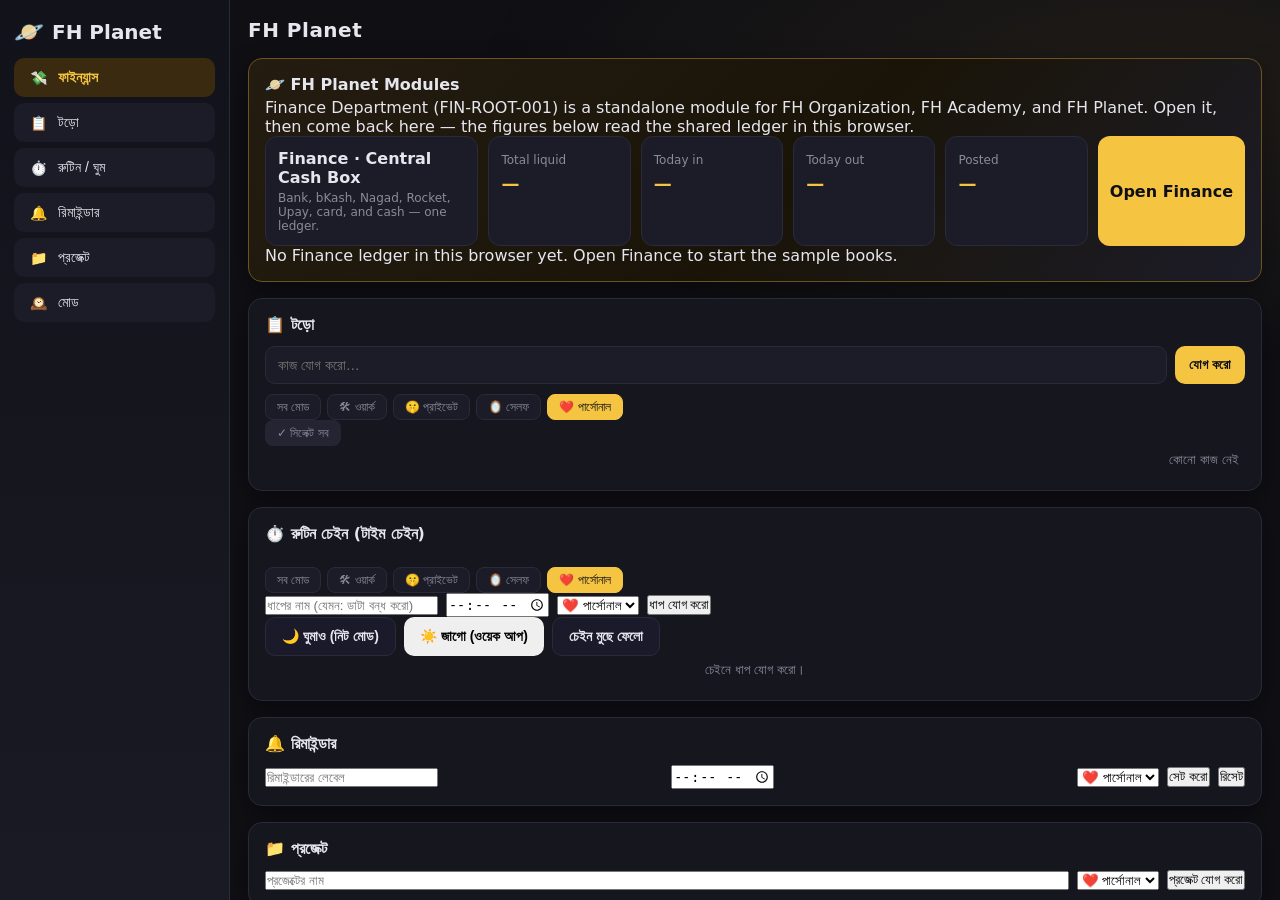
==== index.html @ f054100d "Add the standalone FH Planet Finance module and GitLab deploy pipeline. The existing dashboard stays" ====
<!DOCTYPE html>
<html lang="bn">
<head>
<meta charset="UTF-8">
<meta name="viewport" content="width=device-width, initial-scale=1.0">
<title>FH Planet — ড্যাশবোর্ড</title>
<link rel="icon" href="data:image/svg+xml,%3Csvg xmlns='http://www.w3.org/2000/svg' viewBox='0 0 64 64'%3E%3Crect rx='14' width='64' height='64' fill='%23f5c542'/%3E%3Ctext x='32' y='42' text-anchor='middle' font-size='22' font-family='sans-serif' fill='%23110'%3EFH%3C/text%3E%3C/svg%3E">
<style>
  :root{
    --bg:#0f0f14; --panel:#16161f; --panel2:#1c1c28; --border:#2a2a3a;
    --text:#e6e6ee; --muted:#8a8a9a; --amber:#f5c542;
    --green:#4ade80; --red:#ef4444; --blue:#60a5fa; --purple:#a78bfa; --cyan:#22d3ee;
    --radius:14px; --shadow:0 8px 24px rgba(0,0,0,.35);
  }
  *{box-sizing:border-box; margin:0; padding:0;}
  html,body{height:100%;}
  body{
    font-family:'Inter','Noto Sans Bengali',system-ui,sans-serif;
    background:var(--bg); color:var(--text); overflow:hidden;
  }
  body::before{
    content:""; position:fixed; inset:0;
    background:radial-gradient(120% 70% at 90% 10%, rgba(245,197,66,.07), transparent 45%); pointer-events:none; z-index:0;
  }
  .app{display:flex; height:100%; position:relative; z-index:1;}

  .sidebar{
    width:230px; background:linear-gradient(180deg,#12121a,#1a1a24);
    border-right:1px solid var(--border); padding:18px 14px; display:flex; flex-direction:column; gap:12px; overflow-y:auto;
  }
  .logo{font-size:20px; font-weight:700; display:flex; align-items:center; gap:8px;}
  .logo .lamp{color:var(--amber); font-size:24px;}
  .nav{display:flex; flex-direction:column; gap:6px;}
  .nav button{
    text-align:left; padding:11px 14px; border:none; border-radius:10px;
    background:var(--panel2); color:var(--text); cursor:pointer;
    font-size:14px; transition:.18s; display:flex; align-items:center; gap:10px;
  }
  .nav button:hover{background:#242432; color:var(--amber);}
  .nav button.active{background:#242432; color:var(--amber); font-weight:600; box-shadow:inset 3px 0 0 var(--amber);}
  .nav .icon{width:20px; text-align:center;}

  .main{flex:1; overflow-y:auto; padding:18px; display:flex; flex-direction:column; gap:16px;}

  .topbar{display:flex; align-items:center; gap:12px; justify-content:space-between;}
  .topbar h1{font-size:20px; letter-spacing:.5px;}
  .topbar .date{font-size:13px; color:var(--muted);}

  .modebar{display:flex; gap:8px; flex-wrap:wrap;}
  .modebar button{
    padding:8px 14px; border-radius:999px; border:1px solid var(--border);
    background:var(--panel2); color:var(--muted); cursor:pointer; font-size:13px;
  }
  .modebar button.active{background:var(--amber); color:#0f0f14; border-color:var(--amber); font-weight:600;}

  .card{
    background:var(--panel); border:1px solid var(--border); border-radius:var(--radius);
    padding:16px; box-shadow:var(--shadow);
  }
  .card h2{font-size:16px; margin-bottom:12px; display:flex; align-items:center; gap:8px;}
  .card .hint{font-size:12px; color:var(--muted); margin-bottom:10px;}

  .todo-row{display:flex; gap:8px; margin-bottom:10px;}
  .todo-row input{flex:1; padding:10px 12px; border-radius:10px; border:1px solid var(--border);
    background:var(--panel2); color:var(--text); font-size:14px;}
  .todo-row button{padding:10px 14px; border:none; border-radius:10px; background:var(--amber); color:#0f0f14; font-weight:600; cursor:pointer;}
  .todo-list{list-style:none; display:flex; flex-direction:column; gap:8px;}
  .todo-item{
    display:flex; align-items:center; gap:10px; padding:10px 12px;
    border-radius:10px; background:var(--panel2); border:1px solid var(--border);
  }
  .todo-item.done{text-decoration:line-through; opacity:.6;}
  .todo-item .ms{width:22px; height:22px; border-radius:6px; border:1px solid var(--border);
    cursor:pointer; display:flex; align-items:center; justify-content:center; flex-shrink:0; color:var(--muted);}
  .ms.checked{background:var(--amber); border-color:var(--amber); color:#0f0f14; font-size:13px;}
  .todo-item .txt{flex:1; font-size:14px; cursor:pointer;}
  .todo-item .time-tag,.todo-item .mode-tag{font-size:11px; padding:3px 8px; border-radius:999px; background:#242432; color:var(--muted);}
  .todo-item .mode-tag.work{background:#242432; color:var(--muted);}
  .todo-item .del{width:30px; text-align:center; border:none; background:transparent; color:var(--red); cursor:pointer; font-size:16px;}

  .filters{display:flex; gap:6px; flex-wrap:wrap;}
  .filters button{
    padding:5px 11px; border-radius:8px; border:1px solid var(--border); background:var(--panel2);
    color:var(--muted); cursor:pointer; font-size:12px;
  }
  .filters button.active{background:var(--amber); color:#0f0f14; border-color:var(--amber);}

  .select-all-btn{
    padding:6px 12px; border:none; border-radius:8px; background:#242432; color:var(--muted);
    cursor:pointer; font-size:12px;
  }
  .select-all-btn.on{background:var(--amber); color:#0f0f14;}

  .batch-bar{
    border:1px solid var(--amber); background:#1a1206; border-radius:10px; padding:10px 12px;
    display:flex; align-items:center; gap:10px; flex-wrap:wrap;
  }
  .batch-bar .lbl{font-size:12px; color:var(--amber); font-weight:600;}
  .batch-bar .row{display:flex; gap:6px; align-items:center;}
  .batch-bar select{padding:6px 8px; border-radius:8px; border:1px solid var(--border); background:#0f0f14; color:var(--text); font-size:13px;}
  .batch-bar button{padding:6px 12px; border:none; border-radius:8px; cursor:pointer; font-size:13px; font-weight:600;}
  .batch-bar .del{background:#2a120c; color:var(--red);} .batch-bar .norm{background:#242432; color:var(--muted);}

  .routine-chain{display:flex; flex-direction:column; gap:8px; margin-bottom:12px;}
  .step{
    display:flex; align-items:center; gap:10px; padding:10px 12px;
    border-radius:10px; background:var(--panel2); border:1px solid var(--border);
  }
  .step .num{width:26px; height:26px; border-radius:50%; background:#242432; color:var(--muted);
    display:flex; align-items:center; justify-content:center; font-size:12px; flex-shrink:0;}
  .step.done .num{background:var(--green); color:#0f0f14;}
  .step .label{flex:1; font-size:14px;}
  .step .time{width:70px; text-align:right; font-size:12px; color:var(--muted);}
  .step .mode-tag{font-size:11px; padding:3px 8px; border-radius:999px; background:#242432; color:var(--muted);}
  .step .rm{border:none; background:transparent; color:var(--red); cursor:pointer; font-size:16px;}

  .sleepbar{display:flex; gap:8px; flex-wrap:wrap;}
  .sleepbar button{
    padding:10px 16px; border-radius:10px; border:none; cursor:pointer; font-weight:600; font-size:14px;
  }
  .sleepbar .btn-deeper{background:#1a1a2a; color:var(--text); border:1px solid var(--border);}

  .rem-item{display:flex; align-items:center; gap:10px; padding:12px; border-radius:10px; background:var(--panel2); border:1px solid var(--border);}
  .rem-item .when{flex:1; font-size:13px; color:var(--muted);}
  .rem-item .mode-tag{font-size:11px; padding:3px 8px; border-radius:999px; background:#242432; color:var(--muted);}
  .rem-item .act{display:flex; gap:6px; flex-shrink:0;}
  .rem-item .act button{padding:6px 10px; border-radius:7px; border:none; cursor:pointer; font-size:12px;}
  .rem-item .act .del{background:#2a2a3a; color:var(--red);} .rem-item .act .set{background:#242432; color:var(--muted);}

  .proj-card{background:var(--panel2); border:1px solid var(--border); border-radius:12px; overflow:hidden;}
  .proj-card .ph{display:flex; align-items:center; justify-content:space-between; padding:12px;}
  .proj-card .ph h3{font-size:15px;}
  .proj-card .ph .sub{font-size:12px; color:var(--muted);}
  .proj-card .ph .mode-tag{font-size:11px; padding:3px 8px; border-radius:999px; background:#242432; color:var(--muted);}
  .proj-card .tasks{display:flex; flex-direction:column; gap:6px; padding:12px;}
  .proj-card .task{display:flex; gap:8px; align-items:center; font-size:13px;}
  .proj-card .task input{flex:1; padding:6px 8px; border-radius:7px; border:1px solid var(--border); background:#0f0f14; color:var(--text); font-size:13px;}
  .proj-card .task .del{width:22px; border:none; background:transparent; color:var(--red); cursor:pointer; font-size:14px;}

  .night-mode body{background:#0a0a10;}
  .night-mode .app{background:#0a0a10;}
  .night-mode .card{background:#101018; border-color:#1f1f2e;}

  .msg{font-size:13px; color:var(--muted); text-align:center; padding:6px;}
  .row-pad{display:flex; gap:8px; flex-wrap:wrap; align-items:center;}
  .row-pad .grow{flex:1;}

  @media (max-width:620px){
    .sidebar{width:190px; padding:12px 8px;}
    .main{padding:12px;}
    .topbar h1{font-size:17px;}
  }

  .nav a.modlink{
    text-align:left; padding:11px 14px; border-radius:10px; text-decoration:none;
    background:#3a2a10; color:var(--amber); font-size:14px; font-weight:700;
    display:flex; align-items:center; gap:10px;
  }
  .nav a.modlink:hover{background:var(--amber); color:#0f0f14;}
  .modules-bar{
    background:linear-gradient(135deg,#241c10,#1a1408 55%,#1c1c28);
    border:1px solid #6b5420; border-radius:14px; padding:16px; box-shadow:var(--shadow);
  }
  .modules-bar h2{font-size:16px; margin-bottom:4px;}
  .mod-grid{display:grid; grid-template-columns:minmax(180px,1.5fr) repeat(4,minmax(88px,1fr)) auto; gap:10px; align-items:stretch;}
  .mod-tile,.mod-stat{
    background:#1c1c28; border:1px solid #2a2a3a; border-radius:12px; padding:12px; color:inherit; text-decoration:none;
  }
  .mod-tile:hover{border-color:var(--amber);}
  .mod-tile .k{font-weight:700;}
  .mod-tile .t,.mod-stat span{font-size:12px; color:var(--muted); display:block; margin-top:4px;}
  .mod-stat b{display:block; margin-top:6px; font-size:18px; color:var(--amber);}
  .mod-open{
    display:flex; align-items:center; justify-content:center; background:var(--amber); color:#0f0f14;
    font-weight:700; border-radius:12px; text-decoration:none; padding:12px;
  }
  @media (max-width:900px){
    .mod-grid{grid-template-columns:1fr 1fr;}
  }
  @media (max-width:620px){
    .mod-grid{grid-template-columns:1fr;}
    .modules-bar{min-width:0;}
  }
</style>
</head>
<body>
<div class="app" id="app">
  <aside class="sidebar">
    <div class="logo"><span class="lamp">🪐</span> FH Planet</div>
    <div class="nav" id="nav">
      <a class="modlink" href="/finance/"><span class="icon">💸</span> ফাইন্যান্স</a>
      <button data-tab="todo"><span class="icon">📋</span> টড়ো</button>
      <button data-tab="routine"><span class="icon">⏱️</span> রুটিন / ঘুম</button>
      <button data-tab="reminders"><span class="icon">🔔</span> রিমাইন্ডার</button>
      <button data-tab="projects"><span class="icon">📁</span> প্রজেক্ট</button>
      <button data-tab="modes"><span class="icon">🕰️</span> মোড</button>
    </div>
  </aside>

  <main class="main" id="main">
    <div class="topbar">
      <h1>FH Planet</h1>
      <div class="date"></div>
    </div>
    <section class="modules-bar" id="modules-bar">
      <h2>🪐 FH Planet Modules</h2>
      <p class="hint">Finance Department (FIN-ROOT-001) is a standalone module for FH Organization, FH Academy, and FH Planet. Open it, then come back here — the figures below read the shared ledger in this browser.</p>
      <div class="mod-grid">
        <a class="mod-tile" href="/finance/">
          <div class="k">Finance · Central Cash Box</div>
          <div class="t">Bank, bKash, Nagad, Rocket, Upay, card, and cash — one ledger.</div>
        </a>
        <div class="mod-stat"><span>Total liquid</span><b id="fin-liquid">—</b></div>
        <div class="mod-stat"><span>Today in</span><b id="fin-in">—</b></div>
        <div class="mod-stat"><span>Today out</span><b id="fin-out">—</b></div>
        <div class="mod-stat"><span>Posted</span><b id="fin-posted">—</b></div>
        <a class="mod-open" href="/finance/">Open Finance</a>
      </div>
      <p class="hint" id="fin-sync">No Finance ledger in this browser yet.</p>
    </section>
    <section class="card" id="view-todo">
      <h2>📋 টড়ো</h2>
      <div class="todo-row">
        <input id="todo-input" placeholder="কাজ যোগ করো…" maxlength="120">
        <button id="todo-add">যোগ করো</button>
      </div>
      <div class="filters" id="todo-filters">
        <button data-filter="all" class="active">সব মোড</button>
        <button data-filter="work">🛠 ওয়ার্ক</button>
        <button data-filter="private">🤫 প্রাইভেট</button>
        <button data-filter="self">🪞 সেলফ</button>
        <button data-filter="personal">❤️ পার্সোনাল</button>
      </div>
      <div class="row-pad"><button class="select-all-btn" id="todo-select-all">✓ সিলেক্ট সব</button></div>
      <div class="todo-list" id="todo-list"></div>
      <div class="row-pad" style="justify-content:flex-end;"><span class="msg" id="todo-count"></span></div>
      <div class="batch-bar" id="todo-batch" style="display:none;">
        <span class="lbl">📌 সিলেক্ট করা আছে <b id="batch-count">0</b>টি</span>
        <div class="row">
          <select id="batch-mode">
            <option value="work">🛠 ওয়ার্ক</option>
            <option value="private">🤫 প্রাইভেট</option>
            <option value="self">🪞 সেলফ</option>
            <option value="personal">❤️ পার্সোনাল</option>
          </select>
          <button id="batch-apply-mode">মোড প্রয়োগ</button>
          <button id="batch-delete" class="del">সিলেক্টড ডিলিট</button>
          <button id="batch-clear" class="norm">বাতিল</button>
        </div>
      </div>
    </section>

    <section class="card" id="view-routine">
      <h2>⏱️ রুটিন চেইন (টাইম চেইন)</h2>
      <div class="routine-chain" id="chain"></div>
      <div class="filters" id="chain-filters">
        <button data-filter="all" class="active">সব মোড</button>
        <button data-filter="work">🛠 ওয়ার্ক</button>
        <button data-filter="private">🤫 প্রাইভেট</button>
        <button data-filter="self">🪞 সেলফ</button>
        <button data-filter="personal">❤️ পার্সোনাল</button>
      </div>
      <div class="row-pad">
        <input id="step-name" placeholder="ধাপের নাম (যেমন: ডাটা বন্ধ করো)" maxlength="80">
        <input id="step-time" type="time">
        <select id="step-mode">
          <option value="personal">❤️ পার্সোনাল</option>
          <option value="work">🛠 ওয়ার্ক</option>
          <option value="private">🤫 প্রাইভেট</option>
          <option value="self">🪞 সেলফ</option>
        </select>
        <button id="step-add">ধাপ যোগ করো</button>
      </div>
      <div class="sleepbar">
        <button id="sleep-now" class="btn-deeper">🌙 ঘুমাও (নিট মোড)</button>
        <button id="wake-up">☀️ জাগো (ওয়েক আপ)</button>
        <button id="clear-chain" class="btn-deeper">চেইন মুছে ফেলো</button>
      </div>
      <div class="msg" id="chain-msg"></div>
    </section>

    <section class="card" id="view-reminders">
      <h2>🔔 রিমাইন্ডার</h2>
      <div id="reminder-list" class="rem-list"></div>
      <div class="row-pad">
        <div class="grow"><input id="rem-label" placeholder="রিমাইন্ডারের লেবেল" maxlength="80"></div>
        <div class="grow"><input id="rem-time" type="time"></div>
        <select id="rem-mode">
          <option value="personal">❤️ পার্সোনাল</option>
          <option value="work">🛠 ওয়ার্ক</option>
          <option value="private">🤫 প্রাইভেট</option>
          <option value="self">🪞 সেলফ</option>
        </select>
        <button id="rem-add" class="btn-set">সেট করো</button>
        <button id="rem-reset" class="btn-cancel">রিসেট</button>
      </div>
    </section>

    <section class="card" id="view-projects">
      <h2>📁 প্রজেক্ট</h2>
      <div class="row-pad">
        <input id="proj-input" class="grow" placeholder="প্রজেক্টের নাম" maxlength="100">
        <select id="proj-mode">
          <option value="personal">❤️ পার্সোনাল</option>
          <option value="work">🛠 ওয়ার্ক</option>
          <option value="private">🤫 প্রাইভেট</option>
          <option value="self">🪞 সেলফ</option>
        </select>
        <button id="proj-add">প্রজেক্ট যোগ করো</button>
      </div>
      <div class="proj-list" id="proj-list"></div>
    </section>

    <section class="card" id="view-modes">
      <h2>🕰️ মোডস</h2>
      <div class="modebar" id="modebar">
        <button data-mode="work">🛠 Work</button>
        <button data-mode="private">🤫 Private</button>
        <button data-mode="self">🪞 Self</button>
        <button data-mode="personal" class="active">❤️ Personal</button>
      </div>
      <div class="msg" id="mode-msg">Personal মোডে প্রকাশ্য থাকে — তোমার টড়ো, প্রজেক্ট ও রুটিন দেখা যাবে।</div>
    </section>
  </main>
</div>

<script>
const STORAGE = { todo:'fhplanet.todo', chain:'fhplanet.chain', rem:'fhplanet.rem', proj:'fhplanet.proj', mode:'fhplanet.mode' };
let mode = localStorage.getItem(STORAGE.mode) || 'personal';
let filter = 'all';                      // all | work | private | self | personal
let todo = JSON.parse(localStorage.getItem(STORAGE.todo)) || [];
let chain = JSON.parse(localStorage.getItem(STORAGE.chain)) || [];
let rem = JSON.parse(localStorage.getItem(STORAGE.rem)) || [];
let proj = JSON.parse(localStorage.getItem(STORAGE.proj)) || [];
let cid=200, pid=10;
let selected = new Set();

const $ = s => document.querySelector(s);
const $$ = s => document.querySelectorAll(s);

function saveAll(){
  localStorage.setItem(STORAGE.todo, JSON.stringify(todo));
  localStorage.setItem(STORAGE.chain, JSON.stringify(chain));
  localStorage.setItem(STORAGE.rem, JSON.stringify(rem));
  localStorage.setItem(STORAGE.proj, JSON.stringify(proj));
}
function fmtTime(h){
  if(!h) return '—';
  const [h1,m]=h.split(':').map(Number);
  const am = h1<12;
  const hh = am?h1:(h1-12);
  return `${hh}:${String(m).padStart(2,'0')} ${am?'AM':'PM'}`;
}
function isModeMatch(item, m){
  return item.mode === undefined || item.mode === null || item.mode === m;
}

function applyMode(m){
  mode = m;
  localStorage.setItem(STORAGE.mode, mode);
  $$('.modebar button').forEach(b=>b.classList.toggle('active', b.dataset.mode===m));
  const msgs = {
    work:'Work মোডে Work কাজ ও প্রজেক্ট দেখা যাবে।',
    private:'Private মোডে — প্রজেক্ট লুকানো, শুধু টড়ো ও রিমাইন্ডার থাকে।',
    self:'Self মোডে — স্ব-চেকলিস্ট ও স্ব-রিফ্লেকশন দেখা যাবে।',
    personal:'Personal মোডে — তোমার সব জিনিস প্রকাশ্য থাকে।'
  };
  $('#mode-msg').textContent = msgs[m] || msgs.personal;
  document.documentElement.style.setProperty('--accent',
    mode==='work'?'#60a5fa':mode==='private'?'#94a3b8':mode==='self'?'#a78bfa':'#f5c542');
  $('#app').style.setProperty('--accent', getComputedStyle(document.documentElement).getPropertyValue('--accent'));
  const showProj = mode!=='private';
  $('#view-projects').style.display = showProj?'block':'none';
  if(!showProj) renderProj();
}

// ---------- TODO ----------
function renderTodo(){
  syncSelectFromDom();
  const list = todo.filter(t=>isModeMatch(t, filter));
  const box=$('#todo-list');
  box.innerHTML = list.map(t=>`
    <div class="todo-item ${t.done?'done':''}">
      <div class="ms ${selected.has(t.id)?'checked':''}" data-id="${t.id}">${selected.has(t.id)?'✓':''}</div>
      <div class="box ${t.done?'checked':''}" data-id="${t.id}"></div>
      <div class="txt" data-id="${t.id}">${escapeHtml(t.text)}</div>
      <div class="time-tag">⏱ ${t.time||''}</div>
      <div class="mode-tag ${t.mode||''}">${t.mode||'—'}</div>
      <button class="del" data-id="${t.id}">✕</button>
    </div>`).join('');
  box.querySelectorAll('.ms').forEach(b=>{
    b.addEventListener('click', ()=>{
      if(selected.has(+b.dataset.id)) selected.delete(+b.dataset.id);
      else selected.add(+b.dataset.id);
      b.classList.toggle('checked', selected.has(+b.dataset.id));
      b.innerHTML = selected.has(+b.dataset.id)?'✓':'';
      updateBatch();
    });
  });
  box.querySelectorAll('.box').forEach(b=>{
    b.addEventListener('click', ()=>{
      const id=+b.dataset.id; const t=todo.find(x=>x.id===id);
      t.done=!t.done; saveAll(); renderTodo();
    });
  });
  box.querySelectorAll('.txt').forEach(b=>{
    b.addEventListener('click', ()=>{
      const id=+b.dataset.id; const t=todo.find(x=>x.id===id);
      t.done=!t.done; saveAll(); renderTodo();
    });
  });
  box.querySelectorAll('.del').forEach(b=>{
    b.addEventListener('click', ()=>{
      todo = todo.filter(t=>t.id!==+b.dataset.id); saveAll(); renderTodo(); updateBatch();
    });
  });
  $('#todo-count').textContent = list.length? `${list.length}টি কাজ` : 'কোনো কাজ নেই';
  updateBatch();
}
function updateBatch(){
  const count = selected.size;
  $('#batch-count').textContent = count;
  $('#todo-batch').style.display = count? 'flex' : 'none';
}
function syncSelectFromDom(){
  selected = new Set();
  $$('#todo-list .ms').forEach(b=>{ if(b.classList.contains('checked')) selected.add(+b.dataset.id); });
}
$('#todo-add').addEventListener('click', ()=>{
  const v=$('#todo-input').value.trim();
  if(!v) return;
  todo.push({id:cid++, text:v, done:false, mode:filter});
  $('#todo-input').value=''; renderTodo();
});
$$('#todo-filters button').forEach(b=>{
  b.addEventListener('click', ()=>{
    filter=b.dataset.filter;
    $$('#todo-filters button').forEach(x=>x.classList.remove('active')); b.classList.add('active');
    renderTodo();
  });
});
$('#todo-select-all').addEventListener('click', ()=>{
  const all = todo.filter(t=>isModeMatch(t, filter)).length;
  if(selected.size>=all){
    selected=new Set(); renderTodo(); updateBatch();
  } else {
    todo.filter(t=>isModeMatch(t, filter)).forEach(t=>selected.add(t.id));
    renderTodo(); updateBatch();
  }
});
$('#batch-apply-mode').addEventListener('click', ()=>{
  const m=$('#batch-mode').value;
  todo.forEach(t=>{ if(selected.has(t.id)) t.mode=m; });
  saveAll(); renderTodo(); syncSelectFromDom();
});
$('#batch-delete').addEventListener('click', ()=>{
  todo = todo.filter(t=>!selected.has(t.id)); saveAll(); selected=new Set(); renderTodo();
});
$('#batch-clear').addEventListener('click', ()=>{
  selected=new Set(); renderTodo();
});

// ---------- CHAIN ----------
function renderChain(){
  const list = chain.filter(c=>isModeMatch(c, filter));
  const box=$('#chain');
  const done=chain.filter(c=>c.done).length;
  box.innerHTML = list.map((c,i)=>`
    <div class="step ${c.done?'done':''}">
      <div class="num">${i+1}</div>
      <div class="label">${escapeHtml(c.label)}</div>
      <div class="time">${c.time||'—'}</div>
      <div class="mode-tag">${c.mode||'—'}</div>
      <button class="rm" data-i="${i}">✕</button>
    </div>`).join('');
  box.querySelectorAll('.rm').forEach(b=>{
    b.addEventListener('click', ()=>{
      chain.splice(+b.dataset.i,1); saveAll(); renderChain(); showMsg('ধাপ মুছে ফেলেছে।');
    });
  });
  $('#chain-msg').textContent = done ? `${done}/${chain.length} ধাপ সম্পূর্ণ` : 'চেইনে ধাপ যোগ করো।';
}
$('#step-add').addEventListener('click', ()=>{
  const l=$('#step-name').value.trim(), t=$('#step-time').value, m=$('#step-mode').value;
  if(!l) return;
  chain.push({id:cid++, label:l, time:t, done:false, mode:m});
  $('#step-name').value=''; renderChain();
});
$('#clear-chain').addEventListener('click', ()=>{ chain=[]; saveAll(); renderChain(); });
$('#sleep-now').addEventListener('click', ()=>{
  chain=[]; saveAll();
  document.body.classList.add('night-mode');
  showMsg('🌙 নিট মোড চালু। ঘুমের জন্য প্রস্তুত।');
  setTimeout(()=>{ if(document.body.classList.contains('night-mode')) showMsg('ঘুম গেলে ওয়েক আপ বাটনে ক্লিক করো। ☀️'); }, 1500);
});
$('#wake-up').addEventListener('click', ()=>{
  document.body.classList.remove('night-mode');
  showMsg('☀️ ওয়েক আপ! নিট মোড বন্ধ হয়েছে।');
});
function showMsg(m){ const el=$('#chain-msg'); el.textContent=m; setTimeout(()=>el.textContent='চেইনে ধাপ যোগ করো।', 3500); }

// ---------- REMINDERS ----------
function renderReminders(){
  const list = rem.filter(r=>isModeMatch(r, filter));
  const box=$('#reminder-list');
  box.innerHTML = list.map(r=>`
    <div class="rem-item">
      <div class="when"><b>${escapeHtml(r.label)}</b> <span class="lab">— ${fmtTime(r.time)}</span></div>
      <div class="mode-tag">${r.mode||'—'}</div>
      <div class="act">
        <button class="set" data-id="${r.id}">সেট</button>
        <button class="del" data-id="${r.id}">দূর</button>
      </div>
    </div>`).join('');
  box.querySelectorAll('.set').forEach(b=>{
    b.addEventListener('click', ()=>{
      const id=+b.dataset.id; const r=rem.find(x=>x.id===id);
      rem=rem.map(x=>x.id===id?{...x, done:false}:x);
      saveAll(); renderReminders();
    });
  });
  box.querySelectorAll('.del').forEach(b=>{
    b.addEventListener('click', ()=>{
      rem=rem.filter(x=>x.id!==+b.dataset.id); saveAll(); renderReminders();
    });
  });
}
$('#rem-add').addEventListener('click', ()=>{
  const l=$('#rem-label').value.trim(), t=$('#rem-time').value, m=$('#rem-mode').value;
  if(!l) return;
  rem.push({id:cid++, label:l, time:t, mode:m});
  $('#rem-label').value=''; renderReminders();
});
$('#rem-reset').addEventListener('click', ()=>{
  rem=[]; saveAll(); renderReminders();
  rem.push({id:cid++, label:'সকাল ৭টা বের হওয়া', time:'07:00', mode:'personal'});
  rem.push({id:cid++, label:'ঘুমানোর সময় ১১টা', time:'23:00', mode:'personal'});
  saveAll(); renderReminders(); setTimeout(()=>showMsg('রিমাইন্ডার ২টা আবার লোড হয়েছে।'), 1500);
});
renderReminders();

// ---------- PROJECTS ----------
function renderProj(){
  const visible = mode!=='private';
  const box=$('#proj-list');
  if(!visible){ box.innerHTML=''; return; }
  const list = proj.filter(p=>isModeMatch(p, filter));
  box.innerHTML = list.map(p=>`
    <div class="proj-card">
      <div class="ph">
        <h3>${escapeHtml(p.name)}</h3>
        <span class="sub">${p.tasks.length}টি টাস্ক</span>
        <span class="mode-tag">${p.mode||'—'}</span>
      </div>
      <div class="tasks">
        ${p.tasks.map(t=>`
          <div class="task">
            <input readonly value="${escapeHtml(t)}">
            <button class="del" data-pid="${p.id}">✕</button>
          </div>`).join('')}
        <div class="task">
          <input data-pid="${p.id}" placeholder="টাস্ক যোগ করো…">
        </div>
      </div>
    </div>`).join('');
  box.querySelectorAll('.task input').forEach(inp=>{
    inp.addEventListener('change', ()=>{
      const pid=+inp.dataset.pid; const v=inp.value.trim();
      if(!v) return;
      const p=proj.find(x=>x.id===pid);
      if(!p.tasks.includes(v)){ p.tasks.push(v); saveAll(); renderProj(); }
    });
  });
  box.querySelectorAll('.task .del').forEach(b=>{
    b.addEventListener('click', ()=>{
      const pid=+b.dataset.pid; const p=proj.find(x=>x.id===pid);
      p.tasks=p.tasks.filter(t=>t!==inp.value.trim()); saveAll(); renderProj();
    });
  });
  box.querySelectorAll('.ph .del').forEach(b=>{
    b.addEventListener('click', ()=>{
      proj=proj.filter(p=>p.id!==+b.dataset.pid); saveAll(); renderProj();
    });
  });
}
$('#proj-add').addEventListener('click', ()=>{
  const v=$('#proj-input').value.trim(), m=$('#proj-mode').value;
  if(!v) return;
  proj.push({id:pid++, name:v, tasks:[], mode:m});
  $('#proj-input').value=''; renderProj();
});
renderProj();

// ---------- MODES ----------
$$('.modebar button').forEach(b=>{
  b.addEventListener('click', ()=>{
    applyMode(b.dataset.mode);
    filter = b.dataset.mode;
    $$('#todo-filters button, #chain-filters button').forEach(x=>{
      x.classList.toggle('active', x.dataset.filter===b.dataset.mode);
    });
    renderTodo(); renderChain();
    $('#todo-input').focus();
  });
});

// ---------- CORE ----------
function escapeHtml(s){ return s.replace(/[&<>"']/g, c=>({'&':'&amp;','<':'&lt;','>':'&gt;','"':'&quot;',"'":'&#39;'}[c])); }

renderTodo(); renderChain(); renderReminders(); renderProj();

window.addEventListener('load', ()=>{
  const saved = localStorage.getItem(STORAGE.mode);
  if(saved) applyMode(saved);
  filter = mode;
  $$('#todo-filters button, #chain-filters button').forEach(x=>{
    x.classList.toggle('active', x.dataset.filter===mode);
  });
  renderTodo(); renderChain();
});

setInterval(()=>{
  const d=new Date();
  const hr=String(d.getHours()).padStart(2,'0'), mn=String(d.getMinutes()).padStart(2,'0');
  const am = d.getHours()<12;
  document.querySelector('.topbar .date').textContent = `${String(d.getDate()).padStart(2,'0')} / ${String(d.getMonth()+1).padStart(2,'0')} / ${d.getFullYear()} · ${hr}:${mn} ${am?'AM':'PM'}`;
}, 1000);
</script>
<script>
(function () {
  function groupInt(intStr) {
    var neg = intStr.charAt(0) === "-";
    var s = neg ? intStr.slice(1) : intStr;
    if (s.length <= 3) return (neg ? "-" : "") + s;
    var last = s.slice(-3);
    var rest = s.slice(0, -3);
    var chunks = [];
    while (rest.length > 2) {
      chunks.unshift(rest.slice(-2));
      rest = rest.slice(0, -2);
    }
    if (rest) chunks.unshift(rest);
    return (neg ? "-" : "") + chunks.join(",") + "," + last;
  }
  function taka(amount) {
    var n = Number(amount);
    if (!isFinite(n)) return "—";
    var abs = Math.abs(n).toFixed(2).split(".");
    var body = abs[1] === "00" ? groupInt(abs[0]) : groupInt(abs[0]) + "." + abs[1];
    return (n < 0 ? "-" : "") + "৳" + body;
  }
  function renderFinanceSummary() {
    var liquid = document.getElementById("fin-liquid");
    if (!liquid) return;
    var sync = document.getElementById("fin-sync");
    var raw = null;
    try { raw = localStorage.getItem("fhplanet.finance.summary"); } catch (err) { raw = null; }
    if (!raw) {
      liquid.textContent = "—";
      document.getElementById("fin-in").textContent = "—";
      document.getElementById("fin-out").textContent = "—";
      document.getElementById("fin-posted").textContent = "—";
      sync.textContent = "No Finance ledger in this browser yet. Open Finance to start the sample books.";
      return;
    }
    try {
      var data = JSON.parse(raw);
      liquid.textContent = taka(data.totalLiquidBDT);
      document.getElementById("fin-in").textContent = taka(data.todayInBDT);
      document.getElementById("fin-out").textContent = taka(data.todayOutBDT);
      document.getElementById("fin-posted").textContent = String(data.postedCount == null ? "—" : data.postedCount);
      var when = data.updatedAt ? new Date(data.updatedAt) : null;
      var stamp = when && !isNaN(when.getTime()) ? when.toLocaleString("en-GB", { timeZone: "Asia/Dhaka", day: "2-digit", month: "short", hour: "2-digit", minute: "2-digit" }) : "";
      sync.textContent = "Live from this browser’s Finance ledger" + (stamp ? " · updated " + stamp : "") + ".";
    } catch (err) {
      sync.textContent = "The Finance summary in this browser could not be read.";
    }
  }
  renderFinanceSummary();
  window.addEventListener("storage", renderFinanceSummary);
  window.addEventListener("pageshow", renderFinanceSummary);
  document.addEventListener("visibilitychange", renderFinanceSummary);
})();
</script>
</body>
</html>
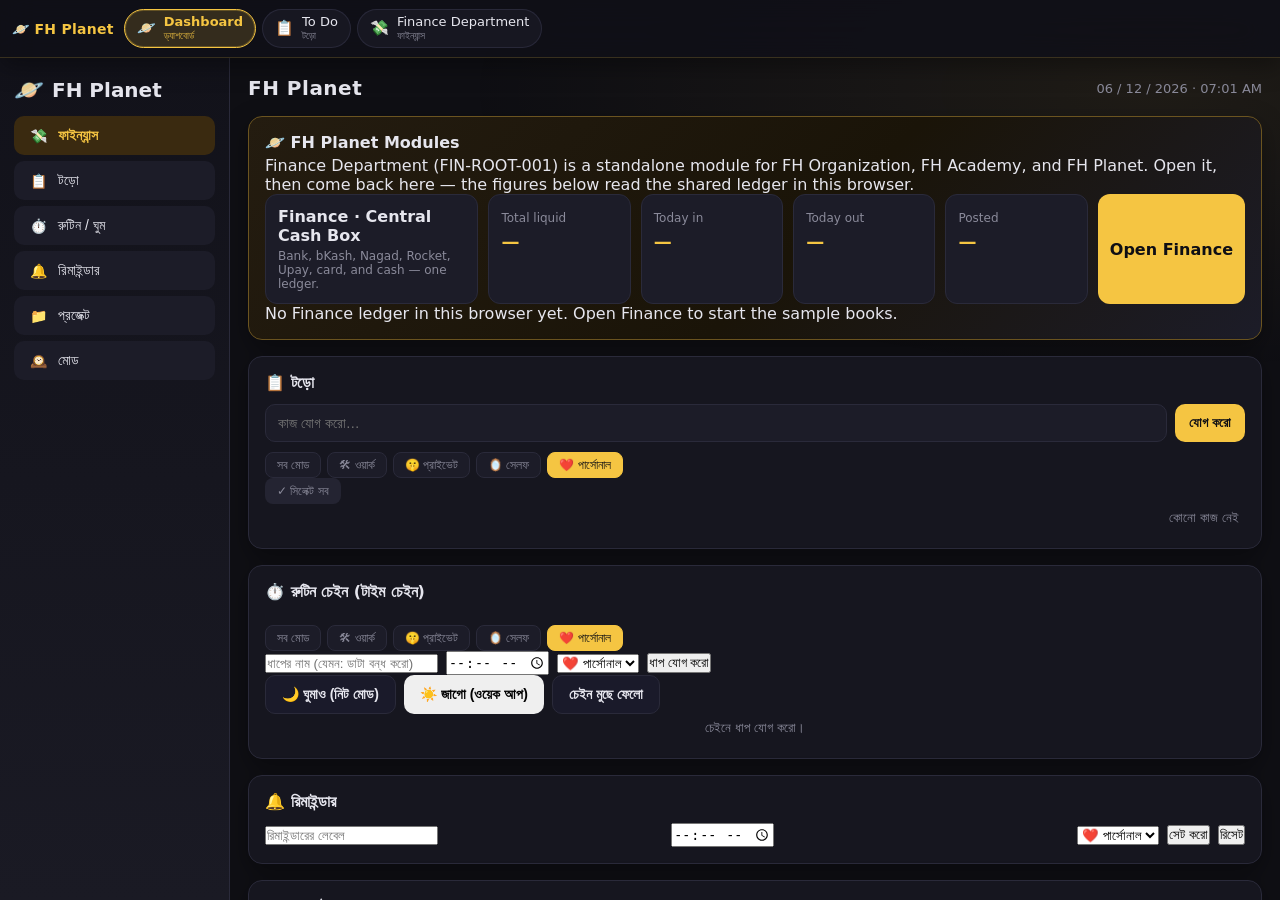
==== commit 44ea38fe: "Add shared FH Planet category navigation bar Dashboard, To Do, and Finance Department are driven by " ====
--- a/index.html
+++ b/index.html
@@ -182,6 +182,7 @@
     .modules-bar{min-width:0;}
   }
 </style>
+<link rel="stylesheet" href="/assets/nav.css">
 </head>
 <body>
 <div class="app" id="app">
@@ -682,5 +683,6 @@
   document.addEventListener("visibilitychange", renderFinanceSummary);
 })();
 </script>
+<script src="/assets/nav.js" defer></script>
 </body>
 </html>
--- a/assets/nav.css
+++ b/assets/nav.css
@@ -0,0 +1,116 @@
+/* FH Planet shared category bar. Edit assets/nav.js to add categories. */
+:root, html.fh-has-catnav {
+  --fh-catnav-h: 58px;
+}
+.fh-catnav {
+  position: fixed;
+  top: 0;
+  left: 0;
+  right: 0;
+  z-index: 5000;
+  height: var(--fh-catnav-h);
+  background: rgba(16, 16, 24, 0.86);
+  backdrop-filter: blur(18px) saturate(1.2);
+  -webkit-backdrop-filter: blur(18px) saturate(1.2);
+  border-bottom: 1px solid rgba(245, 197, 66, 0.18);
+  box-shadow: 0 8px 24px rgba(0, 0, 0, 0.35);
+  color: #e6e6ee;
+  font-family: "Inter", "Noto Sans Bengali", "Segoe UI", system-ui, sans-serif;
+}
+.fh-catnav-inner {
+  height: 100%;
+  max-width: 1280px;
+  margin: 0 auto;
+  padding: 0 12px;
+  display: flex;
+  align-items: center;
+  gap: 10px;
+  min-width: 0;
+}
+.fh-catnav-brand {
+  flex: none;
+  color: #f5c542;
+  font-weight: 700;
+  text-decoration: none;
+  font-size: 14px;
+  letter-spacing: 0.02em;
+  white-space: nowrap;
+}
+.fh-catnav-brand:hover { color: #ffe08a; }
+.fh-catnav-list {
+  display: flex;
+  align-items: center;
+  gap: 6px;
+  overflow-x: auto;
+  overflow-y: hidden;
+  flex: 1;
+  min-width: 0;
+  -webkit-overflow-scrolling: touch;
+  scrollbar-width: none;
+}
+.fh-catnav-list::-webkit-scrollbar { display: none; }
+.fh-catnav-link {
+  flex: none;
+  display: inline-flex;
+  align-items: center;
+  gap: 8px;
+  padding: 5px 12px;
+  border-radius: 999px;
+  text-decoration: none;
+  color: #e6e6ee;
+  background: rgba(28, 28, 40, 0.72);
+  border: 1px solid rgba(42, 42, 58, 0.95);
+  white-space: nowrap;
+  transition: border-color 0.18s ease, color 0.18s ease, background 0.18s ease;
+}
+.fh-catnav-link:hover {
+  border-color: #f5c542;
+  color: #f5c542;
+}
+.fh-catnav-link.is-active {
+  background: rgba(245, 197, 66, 0.16);
+  border-color: #f5c542;
+  color: #f5c542;
+  font-weight: 700;
+  box-shadow: inset 0 0 0 1px rgba(245, 197, 66, 0.25);
+}
+.fh-catnav-icon { font-size: 15px; line-height: 1; }
+.fh-catnav-text {
+  display: flex;
+  flex-direction: column;
+  line-height: 1.15;
+}
+.fh-catnav-label { font-size: 13px; }
+.fh-catnav-bn {
+  font-size: 10px;
+  color: #8a8a9a;
+  font-weight: 400;
+}
+.fh-catnav-link.is-active .fh-catnav-bn { color: rgba(245, 197, 66, 0.9); }
+
+html.fh-has-catnav body.fh-has-catnav {
+  padding-top: var(--fh-catnav-h);
+  box-sizing: border-box;
+}
+html.fh-has-catnav body.fh-has-catnav .sidebar {
+  max-height: calc(100vh - var(--fh-catnav-h));
+}
+html.fh-has-catnav body.fh-has-catnav .app > .sidebar,
+html.fh-has-catnav body.fh-has-catnav #sidebar {
+  top: var(--fh-catnav-h);
+  height: calc(100vh - var(--fh-catnav-h));
+}
+html.fh-has-catnav body.fh-has-catnav .workspace > .topbar {
+  top: var(--fh-catnav-h);
+}
+
+@media (max-width: 620px) {
+  :root, html.fh-has-catnav { --fh-catnav-h: 54px; }
+  .fh-catnav-inner { padding: 0 8px; gap: 8px; }
+  .fh-catnav-brand { font-size: 12px; }
+  .fh-catnav-link { padding: 4px 10px; gap: 6px; }
+  .fh-catnav-label { font-size: 12px; }
+}
+@media (prefers-reduced-motion: reduce) {
+  .fh-catnav-link { transition: none; }
+}
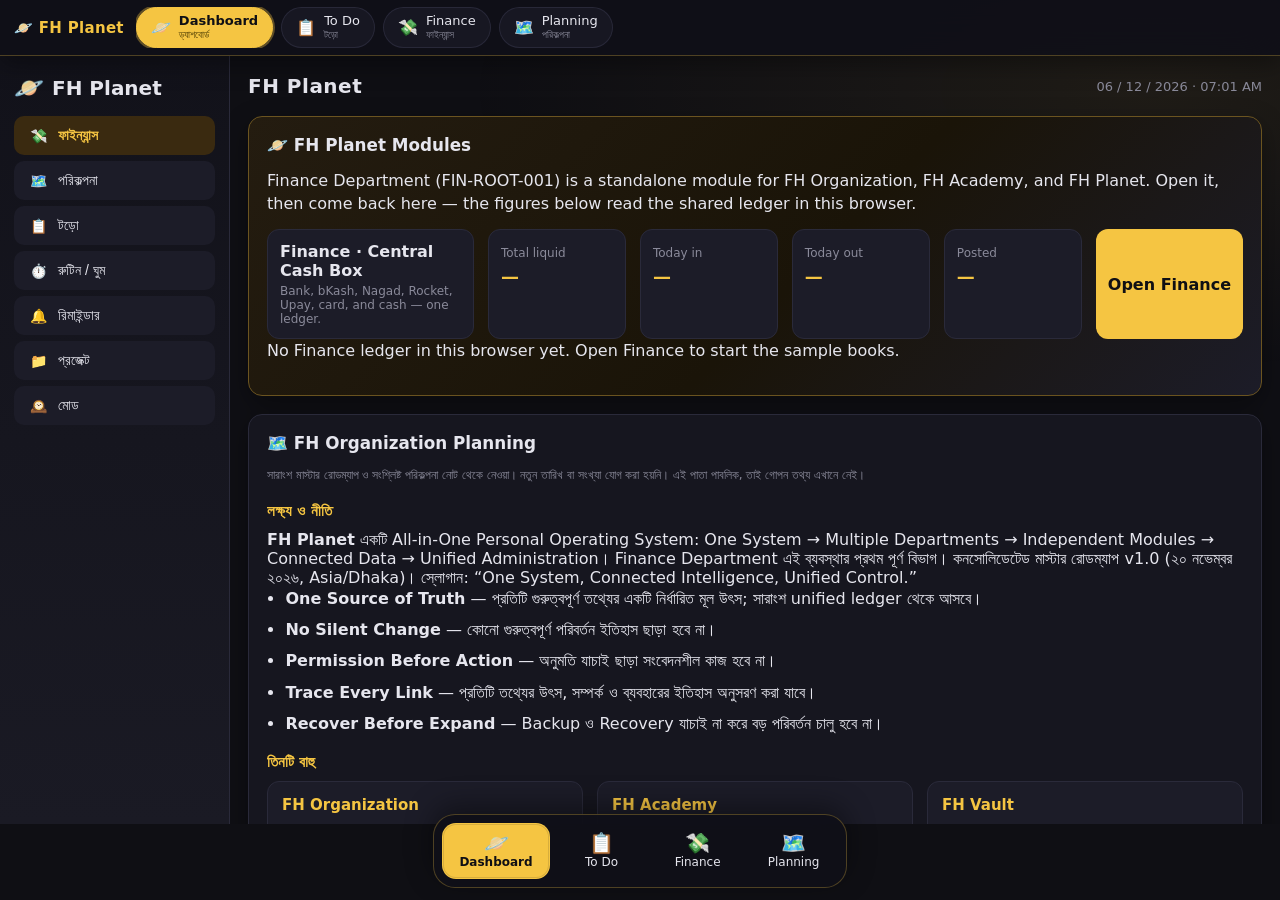
==== commit 49a286c2: "Organize hub layout, add planning, taskbar, and in-window Finance Make the top category bar more pro" ====
--- a/index.html
+++ b/index.html
@@ -2,7 +2,7 @@
 <html lang="bn">
 <head>
 <meta charset="UTF-8">
-<meta name="viewport" content="width=device-width, initial-scale=1.0">
+<meta name="viewport" content="width=device-width, initial-scale=1.0, viewport-fit=cover">
 <title>FH Planet — ড্যাশবোর্ড</title>
 <link rel="icon" href="data:image/svg+xml,%3Csvg xmlns='http://www.w3.org/2000/svg' viewBox='0 0 64 64'%3E%3Crect rx='14' width='64' height='64' fill='%23f5c542'/%3E%3Ctext x='32' y='42' text-anchor='middle' font-size='22' font-family='sans-serif' fill='%23110'%3EFH%3C/text%3E%3C/svg%3E">
 <style>
@@ -183,6 +183,8 @@
   }
 </style>
 <link rel="stylesheet" href="/assets/nav.css">
+<link rel="stylesheet" href="/assets/hub.css">
+<link rel="stylesheet" href="/assets/windows.css">
 </head>
 <body>
 <div class="app" id="app">
@@ -190,6 +192,7 @@
     <div class="logo"><span class="lamp">🪐</span> FH Planet</div>
     <div class="nav" id="nav">
       <a class="modlink" href="/finance/"><span class="icon">💸</span> ফাইন্যান্স</a>
+      <button data-tab="planning"><span class="icon">🗺️</span> পরিকল্পনা</button>
       <button data-tab="todo"><span class="icon">📋</span> টড়ো</button>
       <button data-tab="routine"><span class="icon">⏱️</span> রুটিন / ঘুম</button>
       <button data-tab="reminders"><span class="icon">🔔</span> রিমাইন্ডার</button>
@@ -219,6 +222,83 @@
       </div>
       <p class="hint" id="fin-sync">No Finance ledger in this browser yet.</p>
     </section>
+
+    <section class="card plan-section" id="view-planning">
+      <h2>🗺️ FH Organization Planning</h2>
+      <p class="hint">সারাংশ মাস্টার রোডম্যাপ ও সংশ্লিষ্ট পরিকল্পনা নোট থেকে নেওয়া। নতুন তারিখ বা সংখ্যা যোগ করা হয়নি। এই পাতা পাবলিক, তাই গোপন তথ্য এখানে নেই।</p>
+
+      <h3 class="plan-h">লক্ষ্য ও নীতি</h3>
+      <p><strong>FH Planet</strong> একটি All-in-One Personal Operating System: One System → Multiple Departments → Independent Modules → Connected Data → Unified Administration। Finance Department এই ব্যবস্থার প্রথম পূর্ণ বিভাগ। কনসোলিডেটেড মাস্টার রোডম্যাপ v1.0 (২০ নভেম্বর ২০২৬, Asia/Dhaka)। স্লোগান: “One System, Connected Intelligence, Unified Control.”</p>
+      <ul class="plan-principles">
+        <li><strong>One Source of Truth</strong> — প্রতিটি গুরুত্বপূর্ণ তথ্যের একটি নির্ধারিত মূল উৎস; সারাংশ unified ledger থেকে আসবে।</li>
+        <li><strong>No Silent Change</strong> — কোনো গুরুত্বপূর্ণ পরিবর্তন ইতিহাস ছাড়া হবে না।</li>
+        <li><strong>Permission Before Action</strong> — অনুমতি যাচাই ছাড়া সংবেদনশীল কাজ হবে না।</li>
+        <li><strong>Trace Every Link</strong> — প্রতিটি তথ্যের উৎস, সম্পর্ক ও ব্যবহারের ইতিহাস অনুসরণ করা যাবে।</li>
+        <li><strong>Recover Before Expand</strong> — Backup ও Recovery যাচাই না করে বড় পরিবর্তন চালু হবে না।</li>
+      </ul>
+
+      <h3 class="plan-h">তিনটি বাহু</h3>
+      <div class="plan-arms">
+        <article class="plan-arm">
+          <h4>FH Organization</h4>
+          <p>A-Party / Apex Organization। Financial Management System-এর মালিকানা এই সংস্থার; আইডেনটিটি মডেলে মাল্টি-কোম্পানি সাপোর্ট আছে।</p>
+        </article>
+        <article class="plan-arm">
+          <h4>FH Academy</h4>
+          <p>রোডম্যাপে FH Organization-এর পাশাপাশি নামকরা। ভবিষ্যতে FH Academy-র নতুন প্রজেক্টে পেমেন্ট দরকার হলে আলাদা সিস্টেম না বানিয়ে Payment-Ready কাঠামোতে যুক্ত করা যাবে।</p>
+        </article>
+        <article class="plan-arm">
+          <h4>FH Vault</h4>
+          <p>মাস্টার অ্যাডমিন গ্রাউন্ডের নোটে (২৭ অক্টোবর ২০২৬) প্রতি প্রজেক্টে এনক্রিপ্টেড ভল্ট ফাইল (শুধু ciphertext, কখনো plaintext নয়) রাখার পরিকল্পনা আছে; সেই গ্রাউন্ড তখনো নির্মিত হয়নি। খোলা প্রশ্ন: ভল্ট ফরম্যাট (FH Vault export?), অ্যাকাউন্ট লিংক, এবং কে খুলতে পারবে। শেয়ারড নোটে FH Vault v0.7.0 একটি সিকিউরিটি রিভিউয়ের পর তৈরি হয়েছে বলে লিপিবদ্ধ (১২ নভেম্বর ২০২৬)।</p>
+        </article>
+      </div>
+
+      <h3 class="plan-h">রোডম্যাপ (Phase 0–5)</h3>
+      <p class="hint">সোর্সে কোনো ধাপ সম্পন্ন বলা হয়নি, তাই সবগুলো “পরিকল্পিত” হিসেবে দেখানো হয়েছে।</p>
+      <ol class="plan-timeline">
+        <li>
+          <div class="plan-ph"><span class="plan-pno">Phase 0</span><span class="plan-pst">পরিকল্পিত · P0</span></div>
+          <h4>ভিত্তি, সুরক্ষা ও টেস্ট হাইজেন</h4>
+          <p>Lean স্কিমা, পার্টি রেজিস্ট্রি, অডিট ট্রেল, ব্যাকআপ restore ড্রাই-রান, এবং ডাবল-কাউন্টিংয়ের তিনটি টেস্ট কেস।</p>
+        </li>
+        <li>
+          <div class="plan-ph"><span class="plan-pno">Phase 1</span><span class="plan-pst">পরিকল্পিত · P0 / P1</span></div>
+          <h4>Foundation &amp; Core Ledger</h4>
+          <p>ডাবল-এন্ট্রি লেজার, স্ট্যাটাস মেশিন, Finance Dashboard ও Central Cash Box ভিউ, ম্যানুয়াল আয়-ব্যয়।</p>
+        </li>
+        <li>
+          <div class="plan-ph"><span class="plan-pno">Phase 2</span><span class="plan-pst">পরিকল্পিত · P1</span></div>
+          <h4>Accounts, Merchants, Hierarchy, Grouping, Loans</h4>
+          <p>অ্যাকাউন্ট রেজিস্ট্রি, Bank &amp; MFS Switchboard, Merchant, লেনদেন গ্রুপিং, এবং খাতা-লোন।</p>
+        </li>
+        <li>
+          <div class="plan-ph"><span class="plan-pno">Phase 3</span><span class="plan-pst">পরিকল্পিত · P1</span></div>
+          <h4>Statement Import, SMS Auto-Entry, Unallocated Zone</h4>
+          <p>স্টেটমেন্ট মিল, SMS অটো-এন্ট্রি (OTP ব্লক), Unallocated Zone, এবং lightweight / Gen UI টগল।</p>
+        </li>
+        <li>
+          <div class="plan-ph"><span class="plan-pno">Phase 4</span><span class="plan-pst">পরিকল্পিত · P1 / P2</span></div>
+          <h4>Plan, Alerts, Payment-Ready, Roles &amp; Customer Portal</h4>
+          <p>বাজেট ও অ্যালার্ট, অনুমোদন-গেটেড পেমেন্ট স্লট, রোল UI এবং কাস্টমার-লেয়ার পোর্টাল।</p>
+        </li>
+        <li>
+          <div class="plan-ph"><span class="plan-pno">Phase 5</span><span class="plan-pst">পরিকল্পিত · P0 (backup) / P2–P3</span></div>
+          <h4>Hyperlinks, Hermes Control, Audit / Backup, Integration</h4>
+          <p>স্বাধীন Financial Department রুট, Hermes কন্ট্রোল, ভার্সনড ব্যাকআপ-রিস্টোর, এবং অনুমোদিত Echo রিভিউ।</p>
+        </li>
+      </ol>
+
+      <h3 class="plan-h">পরবর্তী কাজ</h3>
+      <ul class="plan-next">
+        <li>Phase 0-এর স্কিমা ও তিনটি ডাবল-কাউন্টিং টেস্ট কেস দিয়ে শুরু, তারপর Phase 1 Core Ledger।</li>
+        <li>ডেটাবেস স্কিমা ও ব্যাকএন্ড API তৈরি (Transaction Log, Central Cash Box, Account Hub, Merchant, Plan)।</li>
+        <li>Financial Department ওয়েব ইন্টারফেস এবং অন্যান্য পেজ থেকে হাইপারলিংক যুক্ত করা।</li>
+        <li>এক্সটার্নাল সাইটের জন্য নিরাপদ Request Link এন্ডপয়েন্ট।</li>
+        <li>Hermes Main Dashboard-এ কন্ট্রোল, অডিট ও অ্যালার্ট ইন্টিগ্রেশন।</li>
+        <li>মাস্টার অ্যাডমিন গ্রাউন্ডে প্রজেক্ট রেকর্ড ও ডকুমেন্ট গ্যালারি — নোট আছে, এখনো নির্মিত নয়।</li>
+      </ul>
+    </section>
+
     <section class="card" id="view-todo">
       <h2>📋 টড়ো</h2>
       <div class="todo-row">
@@ -684,5 +764,6 @@
 })();
 </script>
 <script src="/assets/nav.js" defer></script>
+<script src="/assets/windows.js" defer></script>
 </body>
 </html>
--- a/assets/nav.css
+++ b/assets/nav.css
@@ -1,6 +1,7 @@
-/* FH Planet shared category bar. Edit assets/nav.js to add categories. */
+/* FH Planet shared category bar + project taskbar. Edit assets/nav.js to add items. */
 :root, html.fh-has-catnav {
-  --fh-catnav-h: 58px;
+  --fh-catnav-h: 56px;
+  --fh-taskbar-h: 64px;
 }
 .fh-catnav {
   position: fixed;
@@ -9,10 +10,10 @@
   right: 0;
   z-index: 5000;
   height: var(--fh-catnav-h);
-  background: rgba(16, 16, 24, 0.86);
+  background: rgba(16, 16, 24, 0.92);
   backdrop-filter: blur(18px) saturate(1.2);
   -webkit-backdrop-filter: blur(18px) saturate(1.2);
-  border-bottom: 1px solid rgba(245, 197, 66, 0.18);
+  border-bottom: 1px solid rgba(245, 197, 66, 0.28);
   box-shadow: 0 8px 24px rgba(0, 0, 0, 0.35);
   color: #e6e6ee;
   font-family: "Inter", "Noto Sans Bengali", "Segoe UI", system-ui, sans-serif;
@@ -21,18 +22,18 @@
   height: 100%;
   max-width: 1280px;
   margin: 0 auto;
-  padding: 0 12px;
-  display: flex;
-  align-items: center;
-  gap: 10px;
+  padding: 0 14px;
+  display: flex;
+  align-items: center;
+  gap: 12px;
   min-width: 0;
 }
 .fh-catnav-brand {
   flex: none;
   color: #f5c542;
-  font-weight: 700;
+  font-weight: 800;
   text-decoration: none;
-  font-size: 14px;
+  font-size: 15px;
   letter-spacing: 0.02em;
   white-space: nowrap;
 }
@@ -40,7 +41,7 @@
 .fh-catnav-list {
   display: flex;
   align-items: center;
-  gap: 6px;
+  gap: 8px;
   overflow-x: auto;
   overflow-y: hidden;
   flex: 1;
@@ -54,7 +55,8 @@
   display: inline-flex;
   align-items: center;
   gap: 8px;
-  padding: 5px 12px;
+  min-height: 40px;
+  padding: 6px 14px;
   border-radius: 999px;
   text-decoration: none;
   color: #e6e6ee;
@@ -68,13 +70,13 @@
   color: #f5c542;
 }
 .fh-catnav-link.is-active {
-  background: rgba(245, 197, 66, 0.16);
+  background: #f5c542;
   border-color: #f5c542;
-  color: #f5c542;
-  font-weight: 700;
-  box-shadow: inset 0 0 0 1px rgba(245, 197, 66, 0.25);
-}
-.fh-catnav-icon { font-size: 15px; line-height: 1; }
+  color: #0f0f14;
+  font-weight: 800;
+  box-shadow: 0 0 0 2px rgba(245, 197, 66, 0.35);
+}
+.fh-catnav-icon { font-size: 16px; line-height: 1; }
 .fh-catnav-text {
   display: flex;
   flex-direction: column;
@@ -84,33 +86,122 @@
 .fh-catnav-bn {
   font-size: 10px;
   color: #8a8a9a;
-  font-weight: 400;
-}
-.fh-catnav-link.is-active .fh-catnav-bn { color: rgba(245, 197, 66, 0.9); }
-
-html.fh-has-catnav body.fh-has-catnav {
+  font-weight: 500;
+}
+.fh-catnav-link.is-active .fh-catnav-bn { color: #4a3a00; }
+
+/* Bottom project taskbar (dock-like on desktop). */
+.fh-taskbar {
+  position: fixed;
+  left: 0;
+  right: 0;
+  bottom: 0;
+  z-index: 4000;
+  padding: 8px 10px calc(8px + env(safe-area-inset-bottom, 0px));
+  pointer-events: none;
+  font-family: "Inter", "Noto Sans Bengali", "Segoe UI", system-ui, sans-serif;
+}
+.fh-taskbar-inner {
+  pointer-events: auto;
+  display: flex;
+  align-items: stretch;
+  gap: 6px;
+  overflow-x: auto;
+  overflow-y: hidden;
+  -webkit-overflow-scrolling: touch;
+  scrollbar-width: none;
+  margin: 0 auto;
+  max-width: 100%;
+  background: rgba(16, 16, 24, 0.92);
+  backdrop-filter: blur(18px) saturate(1.2);
+  -webkit-backdrop-filter: blur(18px) saturate(1.2);
+  border: 1px solid rgba(245, 197, 66, 0.28);
+  border-radius: 18px;
+  box-shadow: 0 -8px 28px rgba(0, 0, 0, 0.4);
+  padding: 6px;
+}
+.fh-taskbar-inner::-webkit-scrollbar { display: none; }
+.fh-taskbar-link {
+  flex: 1 0 auto;
+  min-width: 72px;
+  min-height: 48px;
+  display: flex;
+  flex-direction: column;
+  align-items: center;
+  justify-content: center;
+  gap: 2px;
+  padding: 6px 10px;
+  border-radius: 14px;
+  text-decoration: none;
+  color: #e6e6ee;
+  background: transparent;
+  border: 1px solid transparent;
+}
+.fh-taskbar-link:hover {
+  background: rgba(245, 197, 66, 0.12);
+  color: #f5c542;
+}
+.fh-taskbar-link.is-active {
+  background: #f5c542;
+  color: #0f0f14;
+  font-weight: 800;
+  box-shadow: inset 0 0 0 1px rgba(15, 15, 20, 0.12);
+}
+.fh-taskbar-icon { font-size: 18px; line-height: 1; }
+.fh-taskbar-label { font-size: 11px; white-space: nowrap; }
+
+html.fh-has-catnav body.fh-has-catnav,
+html.fh-has-taskbar body.fh-has-taskbar {
   padding-top: var(--fh-catnav-h);
+  padding-bottom: calc(var(--fh-taskbar-h) + env(safe-area-inset-bottom, 0px));
   box-sizing: border-box;
 }
-html.fh-has-catnav body.fh-has-catnav .sidebar {
-  max-height: calc(100vh - var(--fh-catnav-h));
-}
-html.fh-has-catnav body.fh-has-catnav .app > .sidebar,
-html.fh-has-catnav body.fh-has-catnav #sidebar {
+html.fh-has-catnav body.fh-has-catnav #app > .sidebar {
+  max-height: calc(100vh - var(--fh-catnav-h) - var(--fh-taskbar-h) - env(safe-area-inset-bottom, 0px));
   top: var(--fh-catnav-h);
-  height: calc(100vh - var(--fh-catnav-h));
-}
-html.fh-has-catnav body.fh-has-catnav .workspace > .topbar {
-  top: var(--fh-catnav-h);
-}
-
+  height: calc(100vh - var(--fh-catnav-h) - var(--fh-taskbar-h) - env(safe-area-inset-bottom, 0px));
+}
+
+/* Overlays belong above the taskbar. */
+html.fh-has-taskbar .fh-finance .drawer,
+html.fh-has-taskbar .fh-finance .modal-back,
+html.fh-has-taskbar .fh-finance .toast {
+  z-index: 5100;
+}
+html.fh-has-taskbar .fh-finance .scrim { z-index: 5050; }
+html.fh-has-taskbar body.nav-open #sidebar,
+html.fh-has-taskbar .fh-finance.nav-open .sidebar {
+  z-index: 5080;
+}
+
+@media (min-width: 860px) {
+  :root, html.fh-has-catnav { --fh-taskbar-h: 76px; }
+  .fh-taskbar { padding: 10px 16px calc(12px + env(safe-area-inset-bottom, 0px)); }
+  .fh-taskbar-inner {
+    width: max-content;
+    max-width: calc(100% - 24px);
+    gap: 8px;
+    padding: 8px;
+    border-radius: 22px;
+  }
+  .fh-taskbar-link {
+    flex: 0 0 auto;
+    min-width: 88px;
+    min-height: 56px;
+    padding: 8px 16px;
+  }
+  .fh-taskbar-icon { font-size: 20px; }
+  .fh-taskbar-label { font-size: 12px; }
+}
 @media (max-width: 620px) {
-  :root, html.fh-has-catnav { --fh-catnav-h: 54px; }
+  :root, html.fh-has-catnav { --fh-catnav-h: 52px; --fh-taskbar-h: 62px; }
   .fh-catnav-inner { padding: 0 8px; gap: 8px; }
-  .fh-catnav-brand { font-size: 12px; }
-  .fh-catnav-link { padding: 4px 10px; gap: 6px; }
+  .fh-catnav-brand { font-size: 13px; }
+  .fh-catnav-brand-text { display: none; }
+  .fh-catnav-link { padding: 5px 10px; gap: 6px; min-height: 36px; }
   .fh-catnav-label { font-size: 12px; }
+  .fh-catnav-bn { display: none; }
 }
 @media (prefers-reduced-motion: reduce) {
-  .fh-catnav-link { transition: none; }
-}
+  .fh-catnav-link, .fh-taskbar-link { transition: none; }
+}
--- a/assets/hub.css
+++ b/assets/hub.css
@@ -0,0 +1,176 @@
+/* Shared spacing tidy for the dark FH Planet hub (index.html, dash.html). */
+body.fh-hub {
+  --space-1: 6px;
+  --space-2: 10px;
+  --space-3: 14px;
+  --space-4: 18px;
+  --space-5: 24px;
+}
+body.fh-hub #app {
+  min-width: 0;
+  height: 100%;
+}
+body.fh-hub #app .sidebar {
+  min-width: 0;
+  padding: var(--space-4) var(--space-3);
+  gap: var(--space-3);
+}
+body.fh-hub #app .main {
+  padding: var(--space-4);
+  gap: var(--space-4);
+  min-width: 0;
+  overflow-x: hidden;
+  overflow-y: auto;
+}
+body.fh-hub #app .topbar {
+  gap: var(--space-3);
+  align-items: center;
+  min-width: 0;
+}
+body.fh-hub #app .topbar h1 {
+  font-size: 1.25rem;
+  min-width: 0;
+}
+body.fh-hub #app .card,
+body.fh-hub #app .modules-bar {
+  padding: var(--space-4);
+  min-width: 0;
+}
+body.fh-hub #app .card h2,
+body.fh-hub #app .modules-bar h2 {
+  font-size: 1.05rem;
+  margin-bottom: var(--space-3);
+  gap: 8px;
+}
+body.fh-hub #app .card .hint,
+body.fh-hub #app .modules-bar .hint {
+  margin-bottom: var(--space-3);
+  line-height: 1.45;
+}
+body.fh-hub #app .todo-row,
+body.fh-hub #app .row-pad,
+body.fh-hub #app .filters,
+body.fh-hub #app .modebar,
+body.fh-hub #app .sleepbar {
+  gap: var(--space-2);
+}
+body.fh-hub #app .mod-grid { gap: var(--space-3); min-width: 0; }
+body.fh-hub #app .mod-tile,
+body.fh-hub #app .mod-stat,
+body.fh-hub #app .mod-open { min-width: 0; }
+
+/* Planning section */
+body.fh-hub #app .plan-h {
+  font-size: 0.95rem;
+  margin: var(--space-4) 0 var(--space-2);
+  color: var(--amber, #f5c542);
+}
+body.fh-hub #app .plan-principles,
+body.fh-hub #app .plan-next {
+  margin: 0 0 var(--space-3);
+  padding-left: 1.15rem;
+  display: flex;
+  flex-direction: column;
+  gap: 8px;
+}
+body.fh-hub #app .plan-principles li,
+body.fh-hub #app .plan-next li { line-height: 1.45; }
+body.fh-hub #app .plan-arms {
+  display: grid;
+  grid-template-columns: repeat(3, minmax(0, 1fr));
+  gap: var(--space-3);
+}
+body.fh-hub #app .plan-arm {
+  background: var(--panel2, #1c1c28);
+  border: 1px solid var(--border, #2a2a3a);
+  border-radius: 12px;
+  padding: var(--space-3);
+  min-width: 0;
+}
+body.fh-hub #app .plan-arm h4 { margin: 0 0 8px; font-size: 15px; color: var(--amber, #f5c542); }
+body.fh-hub #app .plan-arm p { margin: 0; font-size: 13px; color: var(--text, #e6e6ee); line-height: 1.45; }
+body.fh-hub #app .plan-timeline {
+  list-style: none;
+  margin: 0;
+  padding: 0;
+  display: flex;
+  flex-direction: column;
+  gap: var(--space-3);
+  border-left: 2px solid #3a3a4a;
+  margin-left: 10px;
+}
+body.fh-hub #app .plan-timeline li {
+  position: relative;
+  padding: 0 0 0 var(--space-4);
+  min-width: 0;
+}
+body.fh-hub #app .plan-timeline li::before {
+  content: "";
+  position: absolute;
+  left: -7px;
+  top: 8px;
+  width: 12px;
+  height: 12px;
+  border-radius: 50%;
+  background: var(--amber, #f5c542);
+  box-shadow: 0 0 0 3px rgba(245, 197, 66, 0.2);
+}
+body.fh-hub #app .plan-ph {
+  display: flex;
+  flex-wrap: wrap;
+  gap: 8px;
+  align-items: center;
+  margin-bottom: 4px;
+}
+body.fh-hub #app .plan-pno { font-weight: 800; }
+body.fh-hub #app .plan-pst {
+  font-size: 11px;
+  padding: 3px 8px;
+  border-radius: 999px;
+  background: #242432;
+  color: var(--muted, #8a8a9a);
+}
+body.fh-hub #app .plan-timeline h4 { margin: 0 0 4px; font-size: 14px; }
+body.fh-hub #app .plan-timeline p { margin: 0; font-size: 13px; color: var(--muted, #8a8a9a); line-height: 1.4; }
+
+@media (max-width: 900px) {
+  body.fh-hub #app .plan-arms { grid-template-columns: 1fr; }
+}
+@media (max-width: 720px) {
+  body.fh-hub #app { flex-direction: column; }
+  html.fh-has-catnav body.fh-hub #app > .sidebar,
+  html.fh-has-catnav body.fh-hub #app > .sidebar,
+  body.fh-hub #app .sidebar {
+    position: relative !important;
+    top: auto !important;
+    width: 100% !important;
+    height: auto !important;
+    max-height: none !important;
+    flex-direction: row;
+    flex-wrap: nowrap;
+    align-items: center;
+    overflow-x: auto;
+    overflow-y: hidden;
+    border-right: none;
+    border-bottom: 1px solid var(--border, #2a2a3a);
+    padding: 8px 10px;
+    gap: 8px;
+    -webkit-overflow-scrolling: touch;
+  }
+  body.fh-hub #app .sidebar .logo { display: none; }
+  body.fh-hub #app .sidebar .nav {
+    flex-direction: row;
+    width: 100%;
+    overflow-x: auto;
+    gap: 6px;
+  }
+  body.fh-hub #app .sidebar .nav button,
+  body.fh-hub #app .sidebar .nav a.modlink {
+    flex: none;
+    white-space: nowrap;
+    padding: 10px 12px;
+    min-height: 40px;
+  }
+  body.fh-hub #app .main { padding: var(--space-3); gap: var(--space-3); }
+  body.fh-hub #app .topbar h1 { font-size: 17px; }
+}
--- a/assets/windows.css
+++ b/assets/windows.css
@@ -0,0 +1,100 @@
+/* FH Planet floating project window (Finance lives here on the hub). */
+.fh-win {
+  position: fixed;
+  z-index: 3500;
+  display: flex;
+  flex-direction: column;
+  min-width: 0;
+  min-height: 0;
+  background: rgba(16, 16, 24, 0.96);
+  border: 1px solid rgba(245, 197, 66, 0.28);
+  border-radius: 16px;
+  box-shadow: 0 18px 48px rgba(0, 0, 0, 0.5);
+  overflow: hidden;
+  color: #e6e6ee;
+  font-family: "Inter", "Noto Sans Bengali", "Segoe UI", system-ui, sans-serif;
+}
+.fh-win[hidden] { display: none !important; }
+.fh-win-titlebar {
+  flex: none;
+  display: flex;
+  align-items: center;
+  gap: 8px;
+  min-height: 44px;
+  padding: 6px 8px 6px 14px;
+  background: linear-gradient(180deg, rgba(245, 197, 66, 0.14), rgba(16, 16, 24, 0.2));
+  border-bottom: 1px solid rgba(245, 197, 66, 0.18);
+  cursor: grab;
+  user-select: none;
+}
+.fh-win-titlebar:active { cursor: grabbing; }
+.fh-win-title {
+  flex: 1;
+  min-width: 0;
+  font-weight: 800;
+  font-size: 14px;
+  color: #f5c542;
+  white-space: nowrap;
+  overflow: hidden;
+  text-overflow: ellipsis;
+}
+.fh-win-actions { display: flex; gap: 4px; flex: none; }
+.fh-win-actions a,
+.fh-win-actions button {
+  min-width: 36px;
+  min-height: 36px;
+  border: 1px solid rgba(42, 42, 58, 0.95);
+  background: rgba(28, 28, 40, 0.8);
+  color: #e6e6ee;
+  border-radius: 10px;
+  cursor: pointer;
+  text-decoration: none;
+  display: inline-flex;
+  align-items: center;
+  justify-content: center;
+  font-size: 14px;
+}
+.fh-win-actions a:hover,
+.fh-win-actions button:hover { border-color: #f5c542; color: #f5c542; }
+.fh-win-body {
+  flex: 1 1 auto;
+  min-width: 0;
+  min-height: 0;
+  position: relative;
+  overflow: hidden;
+  background: #f3f5fb;
+}
+.fh-win-msg {
+  margin: 18px;
+  color: #1b2040;
+  font-size: 14px;
+}
+
+/* Between the top category bar and the bottom taskbar. */
+.fh-win {
+  top: calc(var(--fh-catnav-h, 56px) + 8px);
+  left: 8px;
+  right: 8px;
+  bottom: calc(var(--fh-taskbar-h, 64px) + env(safe-area-inset-bottom, 0px) + 8px);
+  width: auto;
+  height: auto;
+}
+@media (min-width: 860px) {
+  .fh-win {
+    left: 48px;
+    right: auto;
+    bottom: auto;
+    width: min(1120px, calc(100vw - 96px));
+    height: calc(100vh - var(--fh-catnav-h, 56px) - var(--fh-taskbar-h, 76px) - 32px);
+    max-width: calc(100vw - 48px);
+    max-height: calc(100vh - var(--fh-catnav-h, 56px) - var(--fh-taskbar-h, 76px) - 24px);
+    resize: both;
+  }
+  .fh-win.is-max {
+    left: 12px !important;
+    top: calc(var(--fh-catnav-h, 56px) + 8px) !important;
+    width: calc(100vw - 24px) !important;
+    height: calc(100vh - var(--fh-catnav-h, 56px) - var(--fh-taskbar-h, 76px) - 20px) !important;
+    resize: none;
+  }
+}
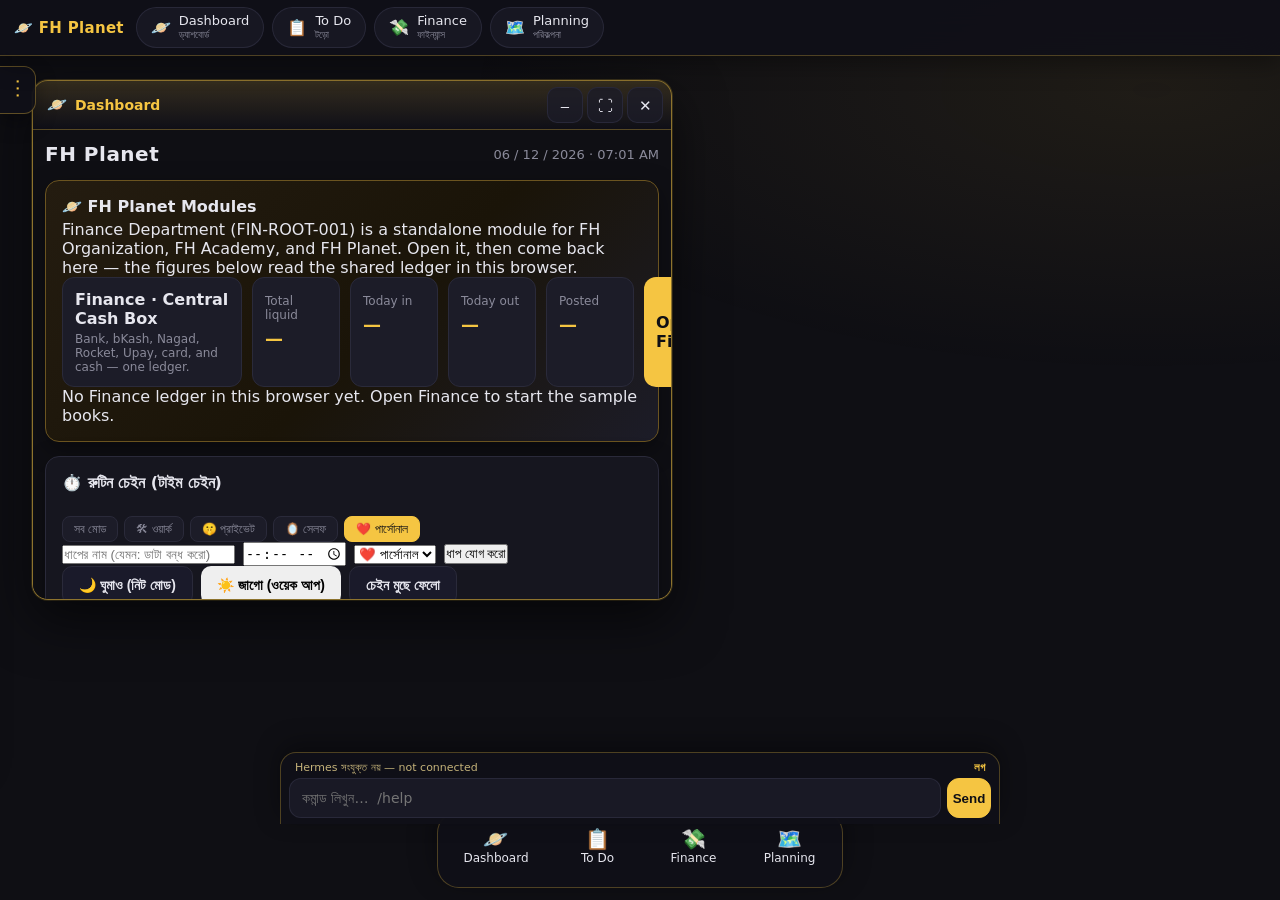
==== commit ad1abdad: "Add window manager, slide-in sidebar, and local command bar Hub projects now open as real windows (t" ====
--- a/index.html
+++ b/index.html
@@ -185,6 +185,7 @@
 <link rel="stylesheet" href="/assets/nav.css">
 <link rel="stylesheet" href="/assets/hub.css">
 <link rel="stylesheet" href="/assets/windows.css">
+<link rel="stylesheet" href="/assets/command.css">
 </head>
 <body>
 <div class="app" id="app">
@@ -765,5 +766,6 @@
 </script>
 <script src="/assets/nav.js" defer></script>
 <script src="/assets/windows.js" defer></script>
+<script src="/assets/command.js" defer></script>
 </body>
 </html>
--- a/assets/nav.css
+++ b/assets/nav.css
@@ -2,6 +2,7 @@
 :root, html.fh-has-catnav {
   --fh-catnav-h: 56px;
   --fh-taskbar-h: 64px;
+  --fh-cmd-h: 56px;
 }
 .fh-catnav {
   position: fixed;
@@ -149,17 +150,27 @@
 }
 .fh-taskbar-icon { font-size: 18px; line-height: 1; }
 .fh-taskbar-label { font-size: 11px; white-space: nowrap; }
+.fh-taskbar-state {
+  display: block;
+  width: 18px;
+  height: 3px;
+  border-radius: 99px;
+  background: transparent;
+  font-size: 0;
+  line-height: 0;
+  overflow: hidden;
+}
+.fh-taskbar-link.is-open { border-color: rgba(245, 197, 66, 0.45); }
+.fh-taskbar-link.is-open .fh-taskbar-state { background: #f5c542; }
+.fh-taskbar-link.is-min { opacity: 0.82; }
+.fh-taskbar-link.is-min .fh-taskbar-state { background: #8a8a9a; }
+.fh-taskbar-link.is-active .fh-taskbar-state { background: #0f0f14; }
 
 html.fh-has-catnav body.fh-has-catnav,
 html.fh-has-taskbar body.fh-has-taskbar {
   padding-top: var(--fh-catnav-h);
-  padding-bottom: calc(var(--fh-taskbar-h) + env(safe-area-inset-bottom, 0px));
+  padding-bottom: calc(var(--fh-taskbar-h) + var(--fh-cmd-h, 56px) + env(safe-area-inset-bottom, 0px));
   box-sizing: border-box;
-}
-html.fh-has-catnav body.fh-has-catnav #app > .sidebar {
-  max-height: calc(100vh - var(--fh-catnav-h) - var(--fh-taskbar-h) - env(safe-area-inset-bottom, 0px));
-  top: var(--fh-catnav-h);
-  height: calc(100vh - var(--fh-catnav-h) - var(--fh-taskbar-h) - env(safe-area-inset-bottom, 0px));
 }
 
 /* Overlays belong above the taskbar. */
--- a/assets/hub.css
+++ b/assets/hub.css
@@ -137,40 +137,7 @@
   body.fh-hub #app .plan-arms { grid-template-columns: 1fr; }
 }
 @media (max-width: 720px) {
-  body.fh-hub #app { flex-direction: column; }
-  html.fh-has-catnav body.fh-hub #app > .sidebar,
-  html.fh-has-catnav body.fh-hub #app > .sidebar,
-  body.fh-hub #app .sidebar {
-    position: relative !important;
-    top: auto !important;
-    width: 100% !important;
-    height: auto !important;
-    max-height: none !important;
-    flex-direction: row;
-    flex-wrap: nowrap;
-    align-items: center;
-    overflow-x: auto;
-    overflow-y: hidden;
-    border-right: none;
-    border-bottom: 1px solid var(--border, #2a2a3a);
-    padding: 8px 10px;
-    gap: 8px;
-    -webkit-overflow-scrolling: touch;
-  }
-  body.fh-hub #app .sidebar .logo { display: none; }
-  body.fh-hub #app .sidebar .nav {
-    flex-direction: row;
-    width: 100%;
-    overflow-x: auto;
-    gap: 6px;
-  }
-  body.fh-hub #app .sidebar .nav button,
-  body.fh-hub #app .sidebar .nav a.modlink {
-    flex: none;
-    white-space: nowrap;
-    padding: 10px 12px;
-    min-height: 40px;
-  }
+  /* Sidebar is the off-canvas drawer in windows.css — do not restore a chip bar. */
   body.fh-hub #app .main { padding: var(--space-3); gap: var(--space-3); }
   body.fh-hub #app .topbar h1 { font-size: 17px; }
 }
--- a/assets/windows.css
+++ b/assets/windows.css
@@ -1,4 +1,4 @@
-/* FH Planet floating project window (Finance lives here on the hub). */
+/* FH Planet multi-window manager (dark/glass). */
 .fh-win {
   position: fixed;
   z-index: 3500;
@@ -6,7 +6,9 @@
   flex-direction: column;
   min-width: 0;
   min-height: 0;
-  background: rgba(16, 16, 24, 0.96);
+  background: rgba(16, 16, 24, 0.94);
+  backdrop-filter: blur(18px) saturate(1.15);
+  -webkit-backdrop-filter: blur(18px) saturate(1.15);
   border: 1px solid rgba(245, 197, 66, 0.28);
   border-radius: 16px;
   box-shadow: 0 18px 48px rgba(0, 0, 0, 0.5);
@@ -14,7 +16,9 @@
   color: #e6e6ee;
   font-family: "Inter", "Noto Sans Bengali", "Segoe UI", system-ui, sans-serif;
 }
-.fh-win[hidden] { display: none !important; }
+.fh-win[hidden],
+.fh-win.is-min { display: none !important; }
+.fh-win.is-active { border-color: rgba(245, 197, 66, 0.55); box-shadow: 0 20px 52px rgba(0, 0, 0, 0.58), 0 0 0 1px rgba(245, 197, 66, 0.2); }
 .fh-win-titlebar {
   flex: none;
   display: flex;
@@ -22,12 +26,13 @@
   gap: 8px;
   min-height: 44px;
   padding: 6px 8px 6px 14px;
-  background: linear-gradient(180deg, rgba(245, 197, 66, 0.14), rgba(16, 16, 24, 0.2));
+  background: linear-gradient(180deg, rgba(245, 197, 66, 0.16), rgba(16, 16, 24, 0.25));
   border-bottom: 1px solid rgba(245, 197, 66, 0.18);
   cursor: grab;
   user-select: none;
 }
 .fh-win-titlebar:active { cursor: grabbing; }
+.fh-win-icon { font-size: 16px; line-height: 1; }
 .fh-win-title {
   flex: 1;
   min-width: 0;
@@ -52,7 +57,8 @@
   display: inline-flex;
   align-items: center;
   justify-content: center;
-  font-size: 14px;
+  font-size: 15px;
+  line-height: 1;
 }
 .fh-win-actions a:hover,
 .fh-win-actions button:hover { border-color: #f5c542; color: #f5c542; }
@@ -61,40 +67,142 @@
   min-width: 0;
   min-height: 0;
   position: relative;
+  overflow: auto;
+  background: #0f0f14;
+  padding: 12px;
+  display: flex;
+  flex-direction: column;
+  gap: 14px;
+}
+.fh-win[data-win-id="finance"] .fh-win-body {
+  padding: 0;
   overflow: hidden;
   background: #f3f5fb;
-}
-.fh-win-msg {
-  margin: 18px;
-  color: #1b2040;
+  display: block;
+  gap: 0;
+}
+.fh-win-msg { margin: 18px; color: #e6e6ee; font-size: 14px; line-height: 1.45; }
+.fh-win[data-win-id="finance"] .fh-win-msg { color: #1b2040; }
+.fh-win-msg a { color: #f5c542; }
+
+.fh-win-handles { position: absolute; inset: 0; pointer-events: none; }
+.fh-win-handles [data-resize] {
+  position: absolute;
+  pointer-events: auto;
+  z-index: 5;
+  background: transparent;
+}
+.fh-win-handles [data-resize="n"],
+.fh-win-handles [data-resize="s"] { left: 8px; right: 8px; height: 6px; cursor: ns-resize; }
+.fh-win-handles [data-resize="e"],
+.fh-win-handles [data-resize="w"] { top: 8px; bottom: 8px; width: 6px; cursor: ew-resize; }
+.fh-win-handles [data-resize="n"] { top: 0; }
+.fh-win-handles [data-resize="s"] { bottom: 0; }
+.fh-win-handles [data-resize="e"] { right: 0; }
+.fh-win-handles [data-resize="w"] { left: 0; }
+.fh-win-handles [data-resize="ne"],
+.fh-win-handles [data-resize="nw"],
+.fh-win-handles [data-resize="se"],
+.fh-win-handles [data-resize="sw"] { width: 12px; height: 12px; }
+.fh-win-handles [data-resize="ne"] { top: 0; right: 0; cursor: nesw-resize; }
+.fh-win-handles [data-resize="nw"] { top: 0; left: 0; cursor: nwse-resize; }
+.fh-win-handles [data-resize="se"] { bottom: 0; right: 0; cursor: nwse-resize; }
+.fh-win-handles [data-resize="sw"] { bottom: 0; left: 0; cursor: nesw-resize; }
+
+.fh-win.is-max .fh-win-handles,
+.fh-win.is-max .fh-win-titlebar { cursor: default; }
+
+@media (max-width: 767px) {
+  .fh-win-handles { display: none; }
+  .fh-win-titlebar { cursor: default; }
+  .fh-win { border-radius: 12px; }
+}
+
+/* Slide-in project sidebar (uses the existing hub aside when present). */
+.fh-side-toggle {
+  position: fixed;
+  left: 0;
+  top: calc(var(--fh-catnav-h, 56px) + 10px);
+  z-index: 4550 !important;
+  width: 36px;
+  min-height: 48px;
+  padding: 0;
+  border: 1px solid rgba(245, 197, 66, 0.35);
+  border-left: 0;
+  border-radius: 0 12px 12px 0;
+  background: rgba(16, 16, 24, 0.94);
+  color: #f5c542;
+  font-size: 20px;
+  line-height: 1;
+  cursor: pointer;
+  box-shadow: 0 8px 20px rgba(0, 0, 0, 0.35);
+}
+.fh-side-toggle:hover,
+.fh-side-toggle[aria-expanded="true"] {
+  background: #f5c542;
+  color: #0f0f14;
+}
+.fh-side-scrim {
+  position: fixed;
+  inset: 0;
+  z-index: 4400 !important;
+  background: rgba(8, 8, 14, 0.45);
+  border: 0;
+  padding: 0;
+  display: none;
+}
+body.fh-side-open .fh-side-scrim { display: block; }
+#app > .sidebar,
+.fh-side-drawer {
+  position: fixed !important;
+  top: var(--fh-catnav-h, 56px) !important;
+  left: 0 !important;
+  bottom: calc(var(--fh-taskbar-h, 64px) + var(--fh-cmd-h, 52px) + env(safe-area-inset-bottom, 0px)) !important;
+  width: min(280px, 88vw) !important;
+  height: auto !important;
+  max-height: none !important;
+  z-index: 4500 !important;
+  transform: translateX(-110%);
+  transition: transform 0.2s ease;
+  overflow: auto;
+  box-shadow: 8px 0 28px rgba(0, 0, 0, 0.4);
+}
+body.fh-side-open #app > .sidebar,
+body.fh-side-open .fh-side-drawer {
+  transform: translateX(0);
+}
+.fh-side-drawer {
+  background: linear-gradient(180deg, #12121a, #1a1a24);
+  color: #e6e6ee;
+  border-right: 1px solid rgba(42, 42, 58, 0.95);
+  padding: 18px 14px;
+  display: flex;
+  flex-direction: column;
+  gap: 12px;
+  font-family: "Inter", "Noto Sans Bengali", "Segoe UI", system-ui, sans-serif;
+}
+.fh-side-drawer .logo { font-weight: 800; color: #f5c542; font-size: 18px; }
+.fh-side-drawer .nav { display: flex; flex-direction: column; gap: 6px; }
+.fh-side-drawer .nav a,
+.fh-side-drawer .nav button {
+  text-align: left;
+  padding: 11px 14px;
+  border: none;
+  border-radius: 10px;
+  background: #1c1c28;
+  color: #e6e6ee;
+  cursor: pointer;
   font-size: 14px;
-}
-
-/* Between the top category bar and the bottom taskbar. */
-.fh-win {
-  top: calc(var(--fh-catnav-h, 56px) + 8px);
-  left: 8px;
-  right: 8px;
-  bottom: calc(var(--fh-taskbar-h, 64px) + env(safe-area-inset-bottom, 0px) + 8px);
-  width: auto;
-  height: auto;
-}
-@media (min-width: 860px) {
-  .fh-win {
-    left: 48px;
-    right: auto;
-    bottom: auto;
-    width: min(1120px, calc(100vw - 96px));
-    height: calc(100vh - var(--fh-catnav-h, 56px) - var(--fh-taskbar-h, 76px) - 32px);
-    max-width: calc(100vw - 48px);
-    max-height: calc(100vh - var(--fh-catnav-h, 56px) - var(--fh-taskbar-h, 76px) - 24px);
-    resize: both;
-  }
-  .fh-win.is-max {
-    left: 12px !important;
-    top: calc(var(--fh-catnav-h, 56px) + 8px) !important;
-    width: calc(100vw - 24px) !important;
-    height: calc(100vh - var(--fh-catnav-h, 56px) - var(--fh-taskbar-h, 76px) - 20px) !important;
-    resize: none;
-  }
-}
+  text-decoration: none;
+  display: flex;
+  align-items: center;
+  gap: 10px;
+}
+.fh-side-drawer .nav a:hover,
+.fh-side-drawer .nav button:hover { background: #242432; color: #f5c542; }
+.fh-win-actions button[hidden],
+.fh-win-actions a[hidden] { display: none; }
+@media (prefers-reduced-motion: reduce) {
+  #app > .sidebar,
+  .fh-side-drawer { transition: none; }
+}
--- a/assets/command.css
+++ b/assets/command.css
@@ -0,0 +1,116 @@
+/* Telegram-style local command bar, docked above the taskbar. */
+:root, html.fh-has-catnav { --fh-cmd-h: 56px; }
+.fh-cmd {
+  position: fixed;
+  left: 0;
+  right: 0;
+  bottom: calc(var(--fh-taskbar-h, 64px));
+  z-index: 4010;
+  display: flex;
+  flex-direction: column;
+  align-items: stretch;
+  pointer-events: none;
+  font-family: "Inter", "Noto Sans Bengali", "Segoe UI", system-ui, sans-serif;
+  color: #e6e6ee;
+}
+.fh-cmd-inner {
+  pointer-events: auto;
+  margin: 0 auto;
+  width: min(720px, calc(100% - 16px));
+  background: rgba(16, 16, 24, 0.94);
+  backdrop-filter: blur(18px) saturate(1.15);
+  -webkit-backdrop-filter: blur(18px) saturate(1.15);
+  border: 1px solid rgba(245, 197, 66, 0.28);
+  border-bottom: 0;
+  border-radius: 16px 16px 0 0;
+  box-shadow: 0 -8px 24px rgba(0, 0, 0, 0.35);
+  padding: 6px 8px;
+}
+.fh-cmd-status {
+  display: flex;
+  align-items: center;
+  justify-content: space-between;
+  gap: 8px;
+  padding: 2px 6px 4px;
+  font-size: 11px;
+  color: #c4b27a;
+}
+.fh-cmd-log-btn {
+  border: 0;
+  background: transparent;
+  color: #f5c542;
+  cursor: pointer;
+  font-size: 11px;
+  font-weight: 700;
+}
+.fh-cmd-row {
+  display: flex;
+  gap: 6px;
+  align-items: center;
+}
+.fh-cmd-row input {
+  flex: 1;
+  min-width: 0;
+  min-height: 40px;
+  border-radius: 12px;
+  border: 1px solid rgba(42, 42, 58, 0.95);
+  background: rgba(28, 28, 40, 0.85);
+  color: #e6e6ee;
+  padding: 8px 12px;
+  font: inherit;
+  font-size: 14px;
+}
+.fh-cmd-row input:focus { outline: 2px solid rgba(245, 197, 66, 0.45); border-color: #f5c542; }
+.fh-cmd-send {
+  flex: none;
+  min-width: 44px;
+  min-height: 40px;
+  border-radius: 12px;
+  border: 1px solid #f5c542;
+  background: #f5c542;
+  color: #0f0f14;
+  font-weight: 800;
+  cursor: pointer;
+}
+.fh-cmd-suggest {
+  list-style: none;
+  margin: 0 0 6px;
+  padding: 4px;
+  display: none;
+}
+.fh-cmd-suggest.is-open { display: block; }
+.fh-cmd-suggest button {
+  width: 100%;
+  text-align: left;
+  border: 0;
+  background: transparent;
+  color: #e6e6ee;
+  padding: 8px 10px;
+  border-radius: 8px;
+  cursor: pointer;
+  font: inherit;
+  font-size: 13px;
+}
+.fh-cmd-suggest button.is-on,
+.fh-cmd-suggest button:hover { background: rgba(245, 197, 66, 0.16); color: #f5c542; }
+.fh-cmd-log {
+  display: none;
+  max-height: 180px;
+  overflow: auto;
+  margin: 0 0 6px;
+  padding: 8px;
+  border-radius: 10px;
+  background: rgba(10, 10, 16, 0.7);
+  font-size: 12px;
+  line-height: 1.4;
+}
+.fh-cmd-log.is-open { display: block; }
+.fh-cmd-log .entry { margin: 0 0 6px; }
+.fh-cmd-log .entry .meta { color: #8a8a9a; font-size: 10px; }
+.fh-cmd-log .entry.out { color: #e6e6ee; }
+.fh-cmd-log .entry.in { color: #f5c542; }
+.fh-cmd-log .entry.sys { color: #c4b27a; }
+@media (max-width: 620px) {
+  :root, html.fh-has-catnav { --fh-cmd-h: 58px; }
+  .fh-cmd-inner { width: calc(100% - 8px); border-radius: 14px 14px 0 0; }
+}
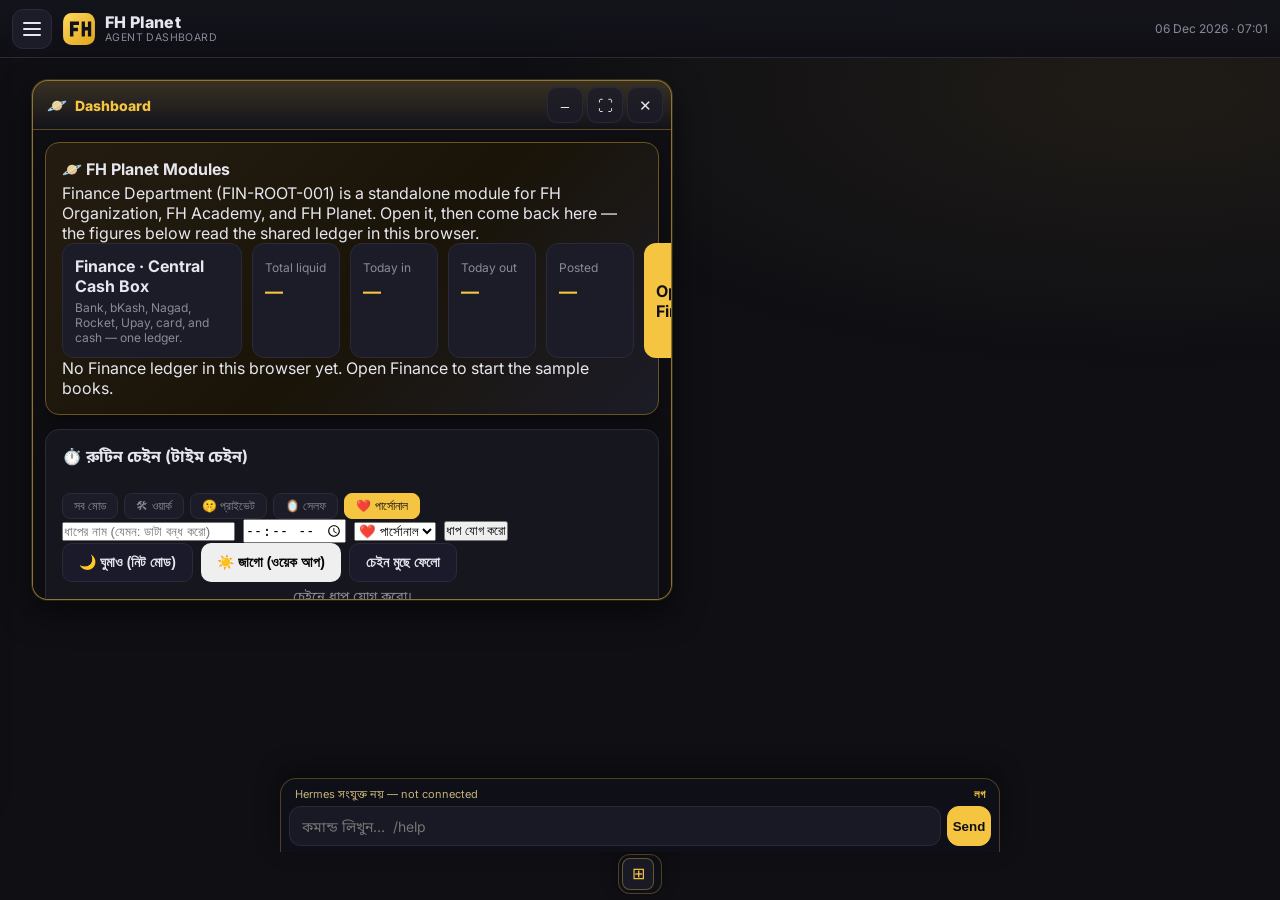
==== commit 238ed9f3: "dashboard: real header with logo, 3-line drawer toggle, clock, Bengali webfont" ====
--- a/index.html
+++ b/index.html
@@ -181,7 +181,54 @@
     .mod-grid{grid-template-columns:1fr;}
     .modules-bar{min-width:0;}
   }
+
+  /* ===== app header · logo · 3-line drawer toggle (added 2026-11-25) ===== */
+  :root{ --fh-catnav-h:58px; }
+  .app{ display:block; }
+  .appbar{
+    position:fixed; top:0; left:0; right:0; height:58px; z-index:4600;
+    display:flex; align-items:center; gap:10px; padding:0 12px;
+    background:linear-gradient(180deg, rgba(20,20,28,.97), rgba(15,15,21,.93));
+    border-bottom:1px solid var(--border); backdrop-filter:blur(10px);
+  }
+  .appbar .fh-side-toggle{
+    position:static !important; width:40px !important; height:40px !important; min-height:40px !important;
+    padding:0 !important; border:1px solid var(--border) !important; border-radius:11px !important;
+    background:var(--panel2) !important; color:var(--text) !important;
+    display:flex !important; flex-direction:column; align-items:center; justify-content:center; gap:4px;
+    box-shadow:none !important; z-index:auto !important; cursor:pointer; flex:0 0 auto;
+  }
+  .appbar .fh-side-toggle span{ display:block; width:18px; height:2px; background:currentColor; border-radius:2px; transition:.2s ease; }
+  .appbar .fh-side-toggle:hover{ background:var(--amber) !important; color:#12121a !important; border-color:var(--amber) !important; }
+  .appbar .fh-side-toggle[aria-expanded="true"] span:nth-child(1){ transform:translateY(6px) rotate(45deg); }
+  .appbar .fh-side-toggle[aria-expanded="true"] span:nth-child(2){ opacity:0; }
+  .appbar .fh-side-toggle[aria-expanded="true"] span:nth-child(3){ transform:translateY(-6px) rotate(-45deg); }
+  .brand{ display:flex; align-items:center; gap:9px; min-width:0; }
+  .brand .txt{ line-height:1.15; min-width:0; }
+  .brand .name{ display:block; font-size:16px; font-weight:800; letter-spacing:.2px; }
+  .brand .tag{ display:block; font-size:10.5px; color:var(--muted); letter-spacing:.4px; }
+  .appbar .spacer{ flex:1 1 auto; }
+  .appbar .clock{ font-size:12px; color:var(--muted); text-align:right; white-space:nowrap; }
+  .main{ margin-top:58px; height:calc(100% - 58px); }
+  #app > .sidebar{ background:linear-gradient(180deg,#12121a,#1a1a24); border-right:1px solid var(--border); }
+  #app > .sidebar .logo{ display:none; }   /* the brand now lives in the header */
+  .topbar{ display:none; }                 /* header replaces the old in-page title row */
+
+  /* the drawer is the navigation; the pill bar duplicated it and covered the header */
+  .fh-catnav{ display:none !important; }
+  .appbar{ z-index:5200 !important; }
+  .fh-side-drawer .logo{ display:none !important; }
+  .appbar .brand .name{ font-family:'Inter','Noto Sans Bengali',sans-serif; }
+
+  @media (max-width:620px){
+    .brand .name{ font-size:14.5px; }
+    .brand .tag{ font-size:9.5px; }
+    .appbar .clock{ font-size:10.5px; }
+  }
 </style>
+<link rel="preconnect" href="https://fonts.googleapis.com">
+<link rel="preconnect" href="https://fonts.gstatic.com" crossorigin>
+<link rel="stylesheet" href="https://fonts.googleapis.com/css2?family=Inter:wght@400;600;800&family=Noto+Sans+Bengali:wght@400;600;700&display=swap">
 <link rel="stylesheet" href="/assets/nav.css">
 <link rel="stylesheet" href="/assets/hub.css">
 <link rel="stylesheet" href="/assets/windows.css">
@@ -189,6 +236,31 @@
 </head>
 <body>
 <div class="app" id="app">
+  <header class="appbar">
+    <button class="fh-side-toggle" id="fh-side-toggle" type="button" aria-label="মেনু"
+            aria-controls="fh-side-drawer" aria-expanded="false">
+      <span></span><span></span><span></span>
+    </button>
+    <div class="brand">
+      <svg width="34" height="34" viewBox="0 0 64 64" role="img" aria-label="FH Planet">
+        <defs>
+          <linearGradient id="fhGrad" x1="0" y1="0" x2="1" y2="1">
+            <stop offset="0" stop-color="#ffd75e"/><stop offset="1" stop-color="#e0a51a"/>
+          </linearGradient>
+        </defs>
+        <rect x="2" y="2" width="60" height="60" rx="16" fill="url(#fhGrad)"/>
+        <path d="M15 46V18h17v6.5H21.5v5H30v6.5h-8.5V46z" fill="#12121a"/>
+        <path d="M37 46V18h6.2v10.2h5.6V18H55v28h-6.2V34.8h-5.6V46z" fill="#12121a"/>
+      </svg>
+      <div class="txt">
+        <span class="name">FH Planet</span>
+        <span class="tag">AGENT DASHBOARD</span>
+      </div>
+    </div>
+    <div class="spacer"></div>
+    <div class="clock" id="fhClock"></div>
+  </header>
+  <button class="fh-side-scrim" id="fhSideScrim" type="button" aria-label="মেনু বন্ধ"></button>
   <aside class="sidebar">
     <div class="logo"><span class="lamp">🪐</span> FH Planet</div>
     <div class="nav" id="nav">
@@ -767,5 +839,39 @@
 <script src="/assets/nav.js" defer></script>
 <script src="/assets/windows.js" defer></script>
 <script src="/assets/command.js" defer></script>
+<script>
+(function () {
+  var clock = document.getElementById('fhClock');
+  function tick() {
+    if (!clock) return;
+    var d = new Date();
+    var date = d.toLocaleDateString('en-GB', { day: '2-digit', month: 'short', year: 'numeric' });
+    var time = d.toLocaleTimeString('en-GB', { hour: '2-digit', minute: '2-digit' });
+    clock.textContent = date + ' · ' + time;
+  }
+  tick(); setInterval(tick, 20000);
+
+  function closeDrawer() {
+    document.body.classList.remove('fh-side-open');
+    var b = document.getElementById('fh-side-toggle');
+    if (b) { b.setAttribute('aria-expanded', 'false'); b.focus(); }
+  }
+  var toggle = document.getElementById('fh-side-toggle');
+  if (toggle) toggle.addEventListener('click', function (e) {
+    e.stopPropagation();
+    var api = window.FHPlanetNav;
+    var open = document.body.classList.contains('fh-side-open');
+    if (open) { if (api && api.closeSidebar) api.closeSidebar(); else closeDrawer(); }
+    else if (api && api.openSidebar) api.openSidebar();
+    else { document.body.classList.add('fh-side-open'); toggle.setAttribute('aria-expanded', 'true'); }
+  });
+  var scrim = document.getElementById('fhSideScrim');
+  if (scrim) scrim.addEventListener('click', closeDrawer);
+  document.addEventListener('click', function (e) {
+    var el = e.target.closest && e.target.closest('#fh-side-drawer .nav a, #fh-side-drawer .nav button');
+    if (el && window.innerWidth < 1000) closeDrawer();
+  });
+})();
+</script>
 </body>
 </html>
--- a/assets/nav.css
+++ b/assets/nav.css
@@ -1,7 +1,7 @@
 /* FH Planet shared category bar + project taskbar. Edit assets/nav.js to add items. */
 :root, html.fh-has-catnav {
   --fh-catnav-h: 56px;
-  --fh-taskbar-h: 64px;
+  --fh-taskbar-h: 48px;
   --fh-cmd-h: 56px;
 }
 .fh-catnav {
@@ -11,9 +11,7 @@
   right: 0;
   z-index: 5000;
   height: var(--fh-catnav-h);
-  background: rgba(16, 16, 24, 0.92);
-  backdrop-filter: blur(18px) saturate(1.2);
-  -webkit-backdrop-filter: blur(18px) saturate(1.2);
+  background: rgba(16, 16, 24, 0.97);
   border-bottom: 1px solid rgba(245, 197, 66, 0.28);
   box-shadow: 0 8px 24px rgba(0, 0, 0, 0.35);
   color: #e6e6ee;
@@ -98,73 +96,118 @@
   right: 0;
   bottom: 0;
   z-index: 4000;
-  padding: 8px 10px calc(8px + env(safe-area-inset-bottom, 0px));
+  padding: 6px 8px calc(6px + env(safe-area-inset-bottom, 0px));
   pointer-events: none;
   font-family: "Inter", "Noto Sans Bengali", "Segoe UI", system-ui, sans-serif;
 }
 .fh-taskbar-inner {
   pointer-events: auto;
-  display: flex;
-  align-items: stretch;
-  gap: 6px;
+  position: relative;
+  display: flex;
+  align-items: center;
+  gap: 4px;
+  overflow: visible;
+  margin: 0 auto;
+  width: max-content;
+  max-width: calc(100% - 12px);
+  background: rgba(16, 16, 24, 0.97);
+  border: 1px solid rgba(245, 197, 66, 0.28);
+  border-radius: 12px;
+  box-shadow: 0 -4px 16px rgba(0, 0, 0, 0.35);
+  padding: 3px;
+}
+.fh-start-btn {
+  flex: none;
+  width: 32px;
+  min-width: 32px;
+  height: 32px;
+  border: 1px solid rgba(245, 197, 66, 0.35);
+  border-radius: 8px;
+  background: rgba(28, 28, 40, 0.95);
+  color: #f5c542;
+  font-size: 16px;
+  line-height: 1;
+  cursor: pointer;
+}
+.fh-start-btn[aria-expanded="true"],
+.fh-start-btn:hover { background: #f5c542; color: #0f0f14; }
+.fh-start-menu {
+  position: absolute;
+  left: 0;
+  bottom: calc(100% + 6px);
+  min-width: 200px;
+  padding: 6px;
+  border-radius: 12px;
+  border: 1px solid rgba(245, 197, 66, 0.28);
+  background: rgba(16, 16, 24, 0.98);
+  box-shadow: 0 8px 24px rgba(0, 0, 0, 0.45);
+  display: flex;
+  flex-direction: column;
+  gap: 4px;
+  z-index: 2;
+}
+.fh-start-menu[hidden] { display: none !important; }
+.fh-start-item {
+  display: flex;
+  align-items: center;
+  gap: 8px;
+  min-height: 36px;
+  padding: 6px 10px;
+  border-radius: 8px;
+  color: #e6e6ee;
+  text-decoration: none;
+  font-size: 13px;
+}
+.fh-start-item:hover,
+.fh-start-item.is-active { background: rgba(245, 197, 66, 0.16); color: #f5c542; }
+.fh-taskbar-tabs {
+  display: flex;
+  align-items: center;
+  gap: 3px;
   overflow-x: auto;
   overflow-y: hidden;
+  max-width: min(70vw, 640px);
   -webkit-overflow-scrolling: touch;
   scrollbar-width: none;
-  margin: 0 auto;
-  max-width: 100%;
-  background: rgba(16, 16, 24, 0.92);
-  backdrop-filter: blur(18px) saturate(1.2);
-  -webkit-backdrop-filter: blur(18px) saturate(1.2);
-  border: 1px solid rgba(245, 197, 66, 0.28);
-  border-radius: 18px;
-  box-shadow: 0 -8px 28px rgba(0, 0, 0, 0.4);
-  padding: 6px;
-}
-.fh-taskbar-inner::-webkit-scrollbar { display: none; }
-.fh-taskbar-link {
-  flex: 1 0 auto;
-  min-width: 72px;
-  min-height: 48px;
-  display: flex;
-  flex-direction: column;
-  align-items: center;
-  justify-content: center;
-  gap: 2px;
-  padding: 6px 10px;
-  border-radius: 14px;
+}
+.fh-taskbar-tabs::-webkit-scrollbar { display: none; }
+.fh-taskbar-tab {
+  flex: 0 0 auto;
+  display: inline-flex;
+  align-items: center;
+  gap: 5px;
+  min-height: 32px;
+  max-width: 140px;
+  padding: 3px 8px 3px 6px;
+  border-radius: 8px;
   text-decoration: none;
   color: #e6e6ee;
   background: transparent;
   border: 1px solid transparent;
-}
-.fh-taskbar-link:hover {
-  background: rgba(245, 197, 66, 0.12);
-  color: #f5c542;
-}
-.fh-taskbar-link.is-active {
+  white-space: nowrap;
+}
+.fh-taskbar-tab:hover { background: rgba(245, 197, 66, 0.12); color: #f5c542; }
+.fh-taskbar-tab.is-active {
   background: #f5c542;
   color: #0f0f14;
   font-weight: 800;
-  box-shadow: inset 0 0 0 1px rgba(15, 15, 20, 0.12);
-}
-.fh-taskbar-icon { font-size: 18px; line-height: 1; }
-.fh-taskbar-label { font-size: 11px; white-space: nowrap; }
-.fh-taskbar-state {
-  display: block;
-  width: 18px;
-  height: 3px;
-  border-radius: 99px;
-  background: transparent;
-  font-size: 0;
-  line-height: 0;
-  overflow: hidden;
-}
-.fh-taskbar-link.is-open { border-color: rgba(245, 197, 66, 0.45); }
-.fh-taskbar-link.is-open .fh-taskbar-state { background: #f5c542; }
-.fh-taskbar-link.is-min { opacity: 0.82; }
-.fh-taskbar-link.is-min .fh-taskbar-state { background: #8a8a9a; }
-.fh-taskbar-link.is-active .fh-taskbar-state { background: #0f0f14; }
+}
+.fh-taskbar-tab.is-min { opacity: 0.8; }
+.fh-taskbar-num {
+  display: inline-flex;
+  align-items: center;
+  justify-content: center;
+  min-width: 16px;
+  height: 16px;
+  border-radius: 999px;
+  background: rgba(245, 197, 66, 0.2);
+  color: #f5c542;
+  font-size: 10px;
+  font-weight: 800;
+}
+.fh-taskbar-tab.is-active .fh-taskbar-num { background: #0f0f14; color: #f5c542; }
+.fh-taskbar-icon { font-size: 13px; line-height: 1; }
+.fh-taskbar-label { font-size: 11px; overflow: hidden; text-overflow: ellipsis; }
 
 html.fh-has-catnav body.fh-has-catnav,
 html.fh-has-taskbar body.fh-has-taskbar {
@@ -185,27 +228,10 @@
   z-index: 5080;
 }
 
-@media (min-width: 860px) {
-  :root, html.fh-has-catnav { --fh-taskbar-h: 76px; }
-  .fh-taskbar { padding: 10px 16px calc(12px + env(safe-area-inset-bottom, 0px)); }
-  .fh-taskbar-inner {
-    width: max-content;
-    max-width: calc(100% - 24px);
-    gap: 8px;
-    padding: 8px;
-    border-radius: 22px;
-  }
-  .fh-taskbar-link {
-    flex: 0 0 auto;
-    min-width: 88px;
-    min-height: 56px;
-    padding: 8px 16px;
-  }
-  .fh-taskbar-icon { font-size: 20px; }
-  .fh-taskbar-label { font-size: 12px; }
-}
 @media (max-width: 620px) {
-  :root, html.fh-has-catnav { --fh-catnav-h: 52px; --fh-taskbar-h: 62px; }
+  :root, html.fh-has-catnav { --fh-catnav-h: 52px; --fh-taskbar-h: 46px; }
+  .fh-taskbar-tab { max-width: 112px; padding: 3px 7px 3px 5px; }
+  .fh-taskbar-label { font-size: 10px; }
   .fh-catnav-inner { padding: 0 8px; gap: 8px; }
   .fh-catnav-brand { font-size: 13px; }
   .fh-catnav-brand-text { display: none; }
@@ -214,5 +240,5 @@
   .fh-catnav-bn { display: none; }
 }
 @media (prefers-reduced-motion: reduce) {
-  .fh-catnav-link, .fh-taskbar-link { transition: none; }
-}
+  .fh-catnav-link, .fh-taskbar-tab, .fh-start-btn { transition: none; }
+}
--- a/assets/windows.css
+++ b/assets/windows.css
@@ -6,19 +6,17 @@
   flex-direction: column;
   min-width: 0;
   min-height: 0;
-  background: rgba(16, 16, 24, 0.94);
-  backdrop-filter: blur(18px) saturate(1.15);
-  -webkit-backdrop-filter: blur(18px) saturate(1.15);
+  background: #14141c;
   border: 1px solid rgba(245, 197, 66, 0.28);
   border-radius: 16px;
-  box-shadow: 0 18px 48px rgba(0, 0, 0, 0.5);
+  box-shadow: 0 10px 28px rgba(0, 0, 0, 0.45);
   overflow: hidden;
   color: #e6e6ee;
   font-family: "Inter", "Noto Sans Bengali", "Segoe UI", system-ui, sans-serif;
 }
 .fh-win[hidden],
 .fh-win.is-min { display: none !important; }
-.fh-win.is-active { border-color: rgba(245, 197, 66, 0.55); box-shadow: 0 20px 52px rgba(0, 0, 0, 0.58), 0 0 0 1px rgba(245, 197, 66, 0.2); }
+.fh-win.is-active { border-color: rgba(245, 197, 66, 0.55); box-shadow: 0 12px 32px rgba(0, 0, 0, 0.5), 0 0 0 1px rgba(245, 197, 66, 0.2); }
 .fh-win-titlebar {
   flex: none;
   display: flex;
@@ -30,6 +28,7 @@
   border-bottom: 1px solid rgba(245, 197, 66, 0.18);
   cursor: grab;
   user-select: none;
+  touch-action: none;
 }
 .fh-win-titlebar:active { cursor: grabbing; }
 .fh-win-icon { font-size: 16px; line-height: 1; }
@@ -91,11 +90,12 @@
   pointer-events: auto;
   z-index: 5;
   background: transparent;
+  touch-action: none;
 }
 .fh-win-handles [data-resize="n"],
-.fh-win-handles [data-resize="s"] { left: 8px; right: 8px; height: 6px; cursor: ns-resize; }
+.fh-win-handles [data-resize="s"] { left: 14px; right: 14px; height: 8px; cursor: ns-resize; }
 .fh-win-handles [data-resize="e"],
-.fh-win-handles [data-resize="w"] { top: 8px; bottom: 8px; width: 6px; cursor: ew-resize; }
+.fh-win-handles [data-resize="w"] { top: 14px; bottom: 14px; width: 8px; cursor: ew-resize; }
 .fh-win-handles [data-resize="n"] { top: 0; }
 .fh-win-handles [data-resize="s"] { bottom: 0; }
 .fh-win-handles [data-resize="e"] { right: 0; }
@@ -103,7 +103,7 @@
 .fh-win-handles [data-resize="ne"],
 .fh-win-handles [data-resize="nw"],
 .fh-win-handles [data-resize="se"],
-.fh-win-handles [data-resize="sw"] { width: 12px; height: 12px; }
+.fh-win-handles [data-resize="sw"] { width: 14px; height: 14px; }
 .fh-win-handles [data-resize="ne"] { top: 0; right: 0; cursor: nesw-resize; }
 .fh-win-handles [data-resize="nw"] { top: 0; left: 0; cursor: nwse-resize; }
 .fh-win-handles [data-resize="se"] { bottom: 0; right: 0; cursor: nwse-resize; }
@@ -111,6 +111,25 @@
 
 .fh-win.is-max .fh-win-handles,
 .fh-win.is-max .fh-win-titlebar { cursor: default; }
+.fh-win.is-dragging {
+  box-shadow: 0 4px 12px rgba(0, 0, 0, 0.35);
+  backdrop-filter: none !important;
+  -webkit-backdrop-filter: none !important;
+  user-select: none;
+  transition: none !important;
+}
+.fh-win.is-dragging,
+.fh-win.is-dragging * { transition: none !important; }
+.fh-win.is-dragging .fh-win-body,
+.fh-win.is-dragging .fh-win-body * {
+  pointer-events: none !important;
+  user-select: none !important;
+}
+.fh-win.is-dragging iframe { pointer-events: none !important; }
+.fh-win.is-dragging .fh-finance {
+  container-type: normal;
+}
+
 
 @media (max-width: 767px) {
   .fh-win-handles { display: none; }
--- a/assets/command.css
+++ b/assets/command.css
@@ -17,9 +17,7 @@
   pointer-events: auto;
   margin: 0 auto;
   width: min(720px, calc(100% - 16px));
-  background: rgba(16, 16, 24, 0.94);
-  backdrop-filter: blur(18px) saturate(1.15);
-  -webkit-backdrop-filter: blur(18px) saturate(1.15);
+  background: rgba(16, 16, 24, 0.97);
   border: 1px solid rgba(245, 197, 66, 0.28);
   border-bottom: 0;
   border-radius: 16px 16px 0 0;
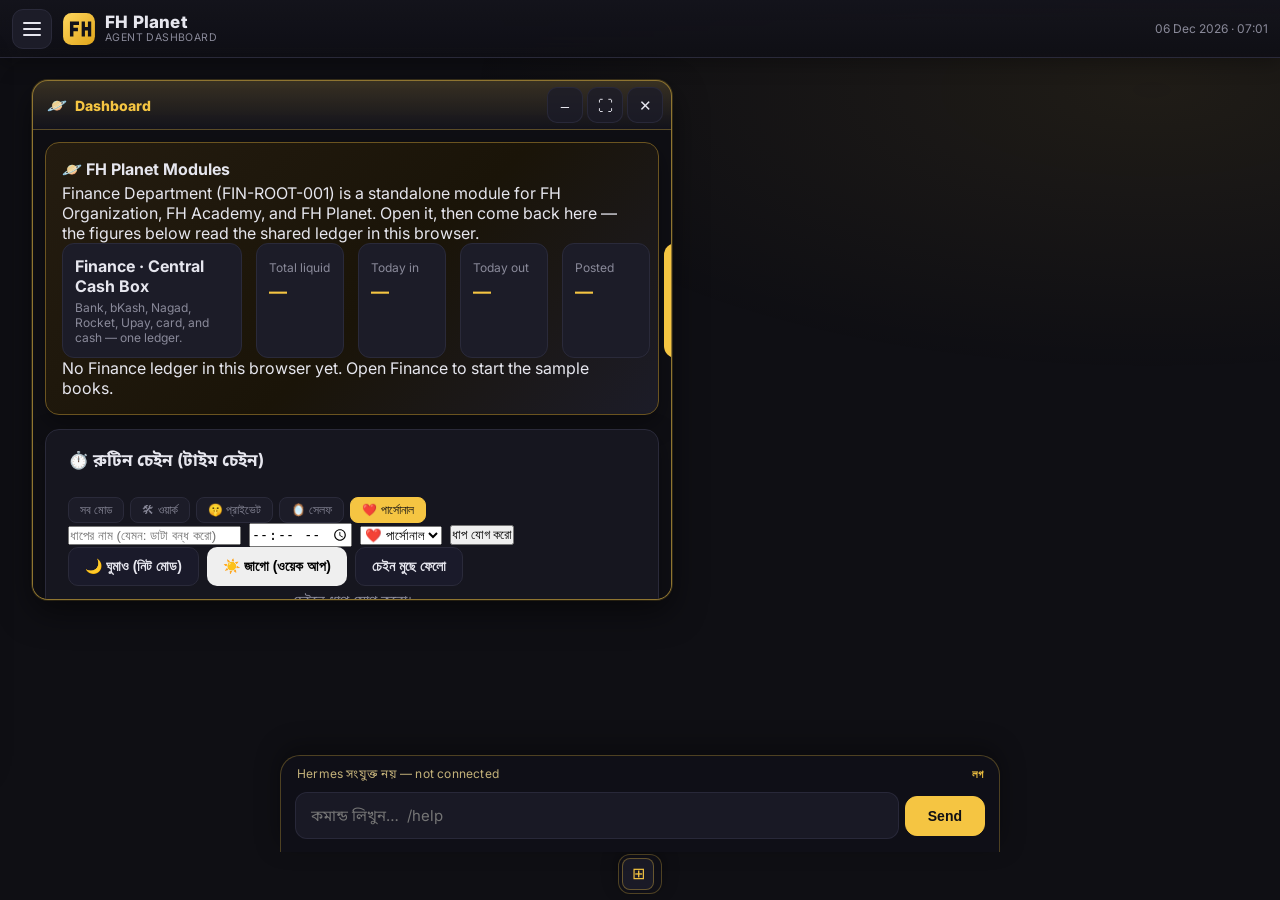
==== commit 2c85ead5: "dashboard: fixed header both breakpoints, auto-hide on scroll/window, real footer, bigger command ba" ====
--- a/index.html
+++ b/index.html
@@ -208,6 +208,8 @@
   .brand .name{ display:block; font-size:16px; font-weight:800; letter-spacing:.2px; }
   .brand .tag{ display:block; font-size:10.5px; color:var(--muted); letter-spacing:.4px; }
   .appbar .spacer{ flex:1 1 auto; }
+  .hdr-hotzone{ position:fixed; top:0; left:0; right:0; height:12px; z-index:5300; }
+  .hdr-hotzone:hover{ cursor:pointer; }
   .appbar .clock{ font-size:12px; color:var(--muted); text-align:right; white-space:nowrap; }
   .main{ margin-top:58px; height:calc(100% - 58px); }
   #app > .sidebar{ background:linear-gradient(180deg,#12121a,#1a1a24); border-right:1px solid var(--border); }
@@ -225,6 +227,87 @@
     .brand .tag{ font-size:9.5px; }
     .appbar .clock{ font-size:10.5px; }
   }
+
+  /* ===== fixed header on every breakpoint · auto-hide · desktop scale · footer ===== */
+  :root{ --hdr-h:58px; }
+  .appbar{
+    height:var(--hdr-h); top:0;
+    transition:top .24s ease, box-shadow .24s ease;
+    box-shadow:0 6px 18px rgba(0,0,0,.28);
+  }
+  body.hdr-hidden .appbar{ top:calc(-1 * var(--hdr-h) - 2px); box-shadow:none; }
+  /* content scrolls UNDER the header: no layout shift when it hides */
+  .main{
+    margin-top:0; height:100%;
+    padding-top:calc(var(--hdr-h) + 16px);
+  }
+  body.hdr-hidden #app > .sidebar,
+  body.hdr-hidden .fh-side-drawer{ top:0 !important; }
+
+  /* same header size on phones — only the gap around it tightens */
+  @media (max-width:620px){
+    .appbar{ padding:0 10px; gap:8px; }
+    .brand .name{ font-size:15px; }
+    .brand .tag{ font-size:9.5px; }
+    .appbar .clock{ font-size:10.5px; }
+  }
+
+  /* desktop breathes: wider content, roomier cards, larger type */
+  @media (min-width:1100px){
+    .main{ padding:24px 30px; gap:18px; }
+    .card{ padding:20px 22px; }
+    .card h2{ font-size:17px; }
+    .mod-grid{ gap:14px; }
+    .brand .name{ font-size:17px; }
+  }
+
+  /* ---------- footer ---------- */
+  .appfoot{
+    margin-top:22px;
+    margin-bottom:calc(var(--fh-taskbar-h, 64px) + var(--fh-cmd-h, 52px) + 14px);
+    background:linear-gradient(180deg, rgba(24,24,34,.92), rgba(18,18,26,.96));
+    border:1px solid var(--border); border-radius:var(--radius);
+    padding:18px 20px; display:grid; gap:16px;
+    grid-template-columns:minmax(0,1.3fr) minmax(0,1.2fr) minmax(0,1fr);
+    box-shadow:var(--shadow);
+  }
+  .appfoot .f-brand{ display:flex; align-items:center; gap:11px; min-width:0; }
+  .appfoot .f-brand .txt{ min-width:0; }
+  .appfoot .f-name{ font-weight:800; font-size:15px; display:block; }
+  .appfoot .f-sub{ font-size:11.5px; color:var(--muted); display:block; margin-top:2px; line-height:1.45; }
+  .appfoot .f-col h3{
+    font-size:10.5px; letter-spacing:.12em; text-transform:uppercase;
+    color:var(--muted); margin-bottom:8px; font-weight:700;
+  }
+  .appfoot .f-links{ display:flex; flex-wrap:wrap; gap:6px 14px; }
+  .appfoot .f-links a{
+    color:var(--text); text-decoration:none; font-size:12.5px; opacity:.85;
+    border-bottom:1px solid transparent; padding-bottom:1px;
+  }
+  .appfoot .f-links a:hover{ color:var(--amber); border-bottom-color:var(--amber); opacity:1; }
+  .appfoot .f-meta{ font-size:12px; color:var(--muted); line-height:1.7; }
+  .appfoot .f-dot{ display:inline-block; width:7px; height:7px; border-radius:50%; background:var(--green); margin-right:6px; vertical-align:middle; }
+  .appfoot .f-hr{ grid-column:1/-1; height:1px; background:var(--border); margin:2px 0 0; }
+  .appfoot .f-bottom{
+    grid-column:1/-1; display:flex; flex-wrap:wrap; gap:8px 16px;
+    justify-content:space-between; font-size:11.5px; color:var(--muted);
+  }
+  @media (max-width:900px){
+    .appfoot{ grid-template-columns:1fr; padding:16px; }
+    .appfoot .f-links{ gap:8px 16px; }
+  }
+
+  /* ---- the bottom bar is the site footer: give it real height ---- */
+  html, :root, html.fh-has-catnav{ --fh-cmd-h:86px !important; }
+  .fh-cmd-inner{ padding:10px 14px 13px !important; border-radius:20px 20px 0 0 !important; }
+  .fh-cmd-status{ font-size:12px !important; padding:0 2px 9px !important; letter-spacing:.2px; }
+  .fh-cmd-row input{ font-size:15px !important; padding:13px 15px !important; border-radius:12px !important; }
+  .fh-cmd-send{ font-size:14px !important; padding:0 22px !important; border-radius:12px !important; }
+  @media (max-width:620px){
+    html, :root, html.fh-has-catnav{ --fh-cmd-h:82px !important; }
+    .fh-cmd-row input{ font-size:14px !important; padding:12px 13px !important; }
+  }
+  .appfoot{ margin:22px 0 16px !important; }
 </style>
 <link rel="preconnect" href="https://fonts.googleapis.com">
 <link rel="preconnect" href="https://fonts.gstatic.com" crossorigin>
@@ -475,6 +558,46 @@
       </div>
       <div class="msg" id="mode-msg">Personal মোডে প্রকাশ্য থাকে — তোমার টড়ো, প্রজেক্ট ও রুটিন দেখা যাবে।</div>
     </section>
+    <footer class="appfoot" role="contentinfo">
+      <div class="f-brand">
+        <svg width="30" height="30" viewBox="0 0 64 64" aria-hidden="true">
+          <defs><linearGradient id="fhGradF" x1="0" y1="0" x2="1" y2="1">
+            <stop offset="0" stop-color="#ffd75e"/><stop offset="1" stop-color="#e0a51a"/></linearGradient></defs>
+          <rect x="2" y="2" width="60" height="60" rx="16" fill="url(#fhGradF)"/>
+          <path d="M15 46V18h17v6.5H21.5v5H30v6.5h-8.5V46z" fill="#12121a"/>
+          <path d="M37 46V18h6.2v10.2h5.6V18H55v28h-6.2V34.8h-5.6V46z" fill="#12121a"/>
+        </svg>
+        <div class="txt">
+          <span class="f-name">FH Planet</span>
+          <span class="f-sub">One System · Connected Intelligence · Unified Control</span>
+        </div>
+      </div>
+
+      <div class="f-col">
+        <h3>দ্রুত লিংক</h3>
+        <div class="f-links">
+          <a href="/#dashboard">ড্যাশবোর্ড</a>
+          <a href="/finance/">ফিন্যান্স</a>
+          <a href="/reports/">রিপোর্ট</a>
+          <a href="https://gitlab.com/gpcare017/fh-planet-dashboard" target="_blank" rel="noopener">GitLab</a>
+          <a href="https://github.com/fhpanet/FH-Planet-Deshboard" target="_blank" rel="noopener">GitHub</a>
+        </div>
+      </div>
+
+      <div class="f-col">
+        <h3>সিস্টেম</h3>
+        <div class="f-meta">
+          <span class="f-dot"></span>Hermis ai Com · মুম্বাই<br>
+          ডেটাবেস: PostgreSQL 18 · সিঙ্ক: GitHub ↔ GitLab
+        </div>
+      </div>
+
+      <div class="f-hr"></div>
+      <div class="f-bottom">
+        <span>© 2026 FH Planet — All rights reserved</span>
+        <span>v1.1 · 25 Nov 2026 · হেডার · লোগো · মেনু</span>
+      </div>
+    </footer>
   </main>
 </div>
 
@@ -873,5 +996,60 @@
   });
 })();
 </script>
+<script>
+(function () {
+  var HIDE_AT = 56;
+  var body = document.body;
+
+  function hide()  { body.classList.add('hdr-hidden'); }
+  function show()  { body.classList.remove('hdr-hidden'); }
+
+  /* 1. entering a dashboard window auto-hides the header */
+  function syncWithWindows() {
+    var active = document.querySelector('.fh-win.is-active .fh-win-body');
+    var scrolled = active ? active.scrollTop : 0;
+    if (active && scrolled > HIDE_AT) hide();
+    else if (active && scrolled <= 8) show();
+  }
+  document.addEventListener('fh-windows-change', syncWithWindows);
+
+  /* 2. scrolling inside the active window hides it; top brings it back */
+  var pending = null;
+  document.addEventListener('scroll', function (e) {
+    var t = e.target;
+    if (t === document || t === window) t = document.scrollingElement || document.documentElement;
+    clearTimeout(pending);
+    pending = setTimeout(function () {
+      var y = t.scrollTop || 0;
+      if (y > HIDE_AT) hide();
+      else if (y <= 8) show();
+    }, 90);
+  }, { passive: true, capture: true });
+
+  /* 3. the top edge is a hot zone: hover/tap it to bring the header back */
+  var zone = document.createElement('div');
+  zone.className = 'hdr-hotzone';
+  zone.setAttribute('aria-hidden', 'true');
+  zone.addEventListener('mouseenter', show);
+  zone.addEventListener('click', show);
+  document.body.appendChild(zone);
+
+  /* 3b. the footer belongs at the end of the scrolling dashboard content */
+  function placeFooter() {
+    var f = document.querySelector('footer.appfoot');
+    if (!f) return;
+    var host = document.querySelector('.fh-win.is-active .fh-win-body') || document.querySelector('.fh-win-body');
+    if (host && f.parentElement !== host) host.appendChild(f);
+  }
+  placeFooter();
+  document.addEventListener('fh-windows-change', placeFooter);
+
+  /* 4. never stay hidden after a resize */
+  var rt;
+  window.addEventListener('resize', function () {
+    clearTimeout(rt); rt = setTimeout(show, 120);
+  });
+})();
+</script>
 </body>
 </html>
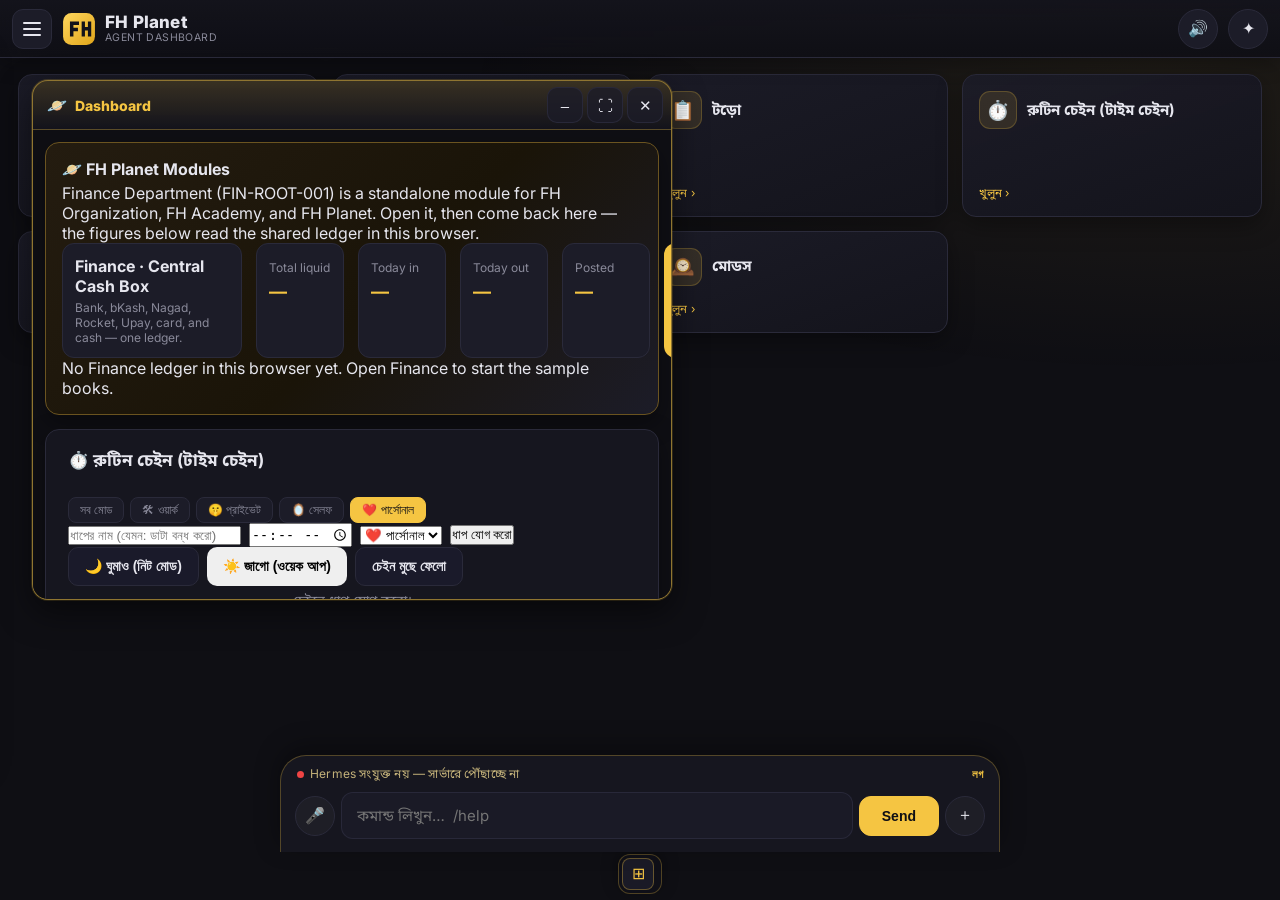
==== commit 0a79249c: "dashboard: chat-style header/command bar, card tiles, live Hermes bridge wired" ====
--- a/index.html
+++ b/index.html
@@ -308,6 +308,99 @@
     .fh-cmd-row input{ font-size:14px !important; padding:12px 13px !important; }
   }
   .appfoot{ margin:22px 0 16px !important; }
+
+  /* ===== dashboard overview: one card per section ===== */
+  .dash-tiles{
+    display:grid; gap:14px; margin-bottom:6px;
+    grid-template-columns:repeat(auto-fill, minmax(260px, 1fr));
+  }
+  .dash-tile{
+    position:relative; display:flex; flex-direction:column; gap:8px;
+    padding:16px 16px 14px; border-radius:var(--radius);
+    background:linear-gradient(160deg, rgba(28,28,40,.96), rgba(20,20,28,.98));
+    border:1px solid var(--border); box-shadow:var(--shadow);
+    cursor:pointer; text-align:left; color:inherit; font:inherit;
+    transition:transform .16s ease, border-color .16s ease, box-shadow .16s ease;
+  }
+  .dash-tile:hover{
+    transform:translateY(-2px); border-color:rgba(245,197,66,.5);
+    box-shadow:0 12px 26px rgba(0,0,0,.45);
+  }
+  .dash-tile:focus-visible{ outline:2px solid var(--amber); outline-offset:2px; }
+  .dash-tile .t-top{ display:flex; align-items:center; gap:10px; }
+  .dash-tile .t-icon{
+    width:38px; height:38px; flex:0 0 38px; border-radius:11px;
+    display:flex; align-items:center; justify-content:center; font-size:19px;
+    background:rgba(245,197,66,.12); border:1px solid rgba(245,197,66,.22);
+  }
+  .dash-tile .t-title{ font-size:15px; font-weight:700; line-height:1.25; }
+  .dash-tile .t-desc{
+    font-size:12.5px; color:var(--muted); line-height:1.55;
+    display:-webkit-box; -webkit-line-clamp:2; -webkit-box-orient:vertical; overflow:hidden;
+  }
+  .dash-tile .t-foot{
+    margin-top:auto; display:flex; align-items:center; justify-content:space-between;
+    font-size:11.5px; color:var(--amber); letter-spacing:.2px;
+  }
+  .dash-tile .t-badge{
+    background:rgba(245,197,66,.14); color:var(--amber);
+    border-radius:999px; padding:2px 9px; font-size:11px; font-weight:600;
+  }
+  @media (max-width:700px){
+    .dash-tiles{ grid-template-columns:1fr 1fr; gap:10px; }
+    .dash-tile{ padding:13px 12px; }
+    .dash-tile .t-icon{ width:32px; height:32px; flex-basis:32px; font-size:16px; }
+    .dash-tile .t-title{ font-size:13.5px; }
+    .dash-tile .t-desc{ display:none; }
+  }
+  @media (max-width:380px){ .dash-tiles{ grid-template-columns:1fr; } }
+
+  /* ===== reference-style header buttons, chat panel, round command bar buttons ===== */
+  .appbar .clock{ display:none; }
+  .appbar .iconbtn{
+    width:40px; height:40px; flex:0 0 40px; border-radius:50%;
+    border:1px solid var(--border); background:var(--panel2); color:var(--text);
+    display:flex; align-items:center; justify-content:center;
+    font-size:16px; cursor:pointer; padding:0; transition:.15s ease;
+  }
+  .appbar .iconbtn:hover{ background:var(--amber); color:#12121a; border-color:var(--amber); }
+  .appbar .iconbtn.on{ color:var(--amber); border-color:rgba(245,197,66,.5); }
+  .appbar .titlewrap{ display:flex; align-items:center; gap:6px; min-width:0; cursor:pointer; }
+  .appbar .titlewrap .chev{ font-size:11px; color:var(--muted); }
+
+  /* chat bubbles from Hermes */
+  .agent-chat{
+    position:fixed; left:0; right:0;
+    bottom:calc(var(--fh-taskbar-h, 64px) + var(--fh-cmd-h, 86px));
+    z-index:4005; max-height:54vh; overflow-y:auto;
+    padding:14px 12px 6px; display:none; flex-direction:column; gap:9px;
+    background:linear-gradient(180deg, rgba(10,10,16,0), rgba(10,10,16,.94) 22%);
+  }
+  .agent-chat.is-open{ display:flex; }
+  .bubble{
+    max-width:88%; padding:10px 13px; border-radius:16px;
+    font-size:13.5px; line-height:1.6; white-space:pre-wrap; word-break:break-word;
+  }
+  .bubble.user{ align-self:flex-end; background:#242432; border-bottom-right-radius:6px; }
+  .bubble.agent{ align-self:flex-start; background:#1a1a24; border:1px solid var(--border); border-bottom-left-radius:6px; }
+  .bubble.agent .who{ display:block; font-size:10px; letter-spacing:.4px; color:var(--amber); margin-bottom:5px; text-transform:uppercase; }
+  .bubble.pending{ opacity:.65; font-style:italic; }
+
+  /* command bar: rounded panel with circular buttons, like the reference */
+  .fh-cmd-inner{ background:#16161f !important; border-radius:26px 26px 0 0 !important; }
+  .fh-cmd-row{ display:flex; align-items:center; gap:8px; }
+  .fh-cmd-row input{ flex:1 1 auto; }
+  .fh-cmd-circle{
+    width:40px; height:40px; flex:0 0 40px; border-radius:50%;
+    border:1px solid var(--border); background:#1e1e26; color:var(--text);
+    font-size:16px; display:flex; align-items:center; justify-content:center;
+    cursor:pointer; padding:0; transition:.15s ease;
+  }
+  .fh-cmd-circle:hover{ background:var(--amber); color:#12121a; border-color:var(--amber); }
+  .fh-cmd-circle.rec{ background:#c0392b; color:#fff; border-color:#c0392b; }
+  .fh-cmd-status .dot{ display:inline-block; width:7px; height:7px; border-radius:50%; margin-right:6px; background:#ef4444; vertical-align:middle; }
+  .fh-cmd-status .dot.ok{ background:#4ade80; }
+  @media (max-width:620px){ .appbar .iconbtn{ width:36px; height:36px; flex-basis:36px; } }
 </style>
 <link rel="preconnect" href="https://fonts.googleapis.com">
 <link rel="preconnect" href="https://fonts.gstatic.com" crossorigin>
@@ -341,7 +434,8 @@
       </div>
     </div>
     <div class="spacer"></div>
-    <div class="clock" id="fhClock"></div>
+    <button class="iconbtn" id="btnVoice" type="button" title="ভয়েস / TTS" aria-label="ভয়েস">🔊</button>
+    <button class="iconbtn" id="btnAgent" type="button" title="Hermes এজেন্ট" aria-label="Hermes">✦</button>
   </header>
   <button class="fh-side-scrim" id="fhSideScrim" type="button" aria-label="মেনু বন্ধ"></button>
   <aside class="sidebar">
@@ -1051,5 +1145,222 @@
   });
 })();
 </script>
+<script>
+(function () {
+  var main = document.getElementById('main');
+  if (!main || document.getElementById('dashTiles')) return;
+
+  var sections = [].slice.call(main.querySelectorAll('section[id]'));
+  if (!sections.length) return;
+
+  var grid = document.createElement('div');
+  grid.className = 'dash-tiles';
+  grid.id = 'dashTiles';
+
+  function navId(id) {
+    return id.replace(/^view-/, '');
+  }
+  function text(el, sel) {
+    var n = el.querySelector(sel);
+    return n ? n.textContent.trim() : '';
+  }
+  function openSection(section) {
+    var id = navId(section.id);
+    if (window.FHPlanetNav && typeof window.FHPlanetNav.open === 'function') {
+      try { window.FHPlanetNav.open(id); return; } catch (e) {}
+    }
+    if (window.FHPlanetShell && typeof window.FHPlanetShell.open === 'function') {
+      window.FHPlanetShell.open(id); return;
+    }
+    location.hash = '#' + section.id;
+    if (section.scrollIntoView) section.scrollIntoView({ behavior: 'smooth', block: 'start' });
+  }
+
+  sections.forEach(function (section) {
+    var id = navId(section.id);
+    var title = text(section, 'h2') || id;
+    var iconMatch = title.match(/^[\p{Extended_Pictographic}\uFE0F\u200D]+/u);
+    var icon = iconMatch ? iconMatch[0].trim() : '•';
+    var cleanTitle = title.replace(/^[\p{Extended_Pictographic}\uFE0F\u200D\s]+/u, '').trim();
+    var desc = text(section, 'p.hint') || text(section, 'p') || '';
+
+    var count = section.querySelectorAll('li').length;
+
+    var card = document.createElement('button');
+    card.type = 'button';
+    card.className = 'dash-tile';
+    card.setAttribute('data-tile', id);
+    card.innerHTML =
+      '<span class="t-top"><span class="t-icon">' + icon + '</span>' +
+        '<span class="t-title">' + cleanTitle + '</span></span>' +
+      '<span class="t-desc">' + (desc.length > 110 ? desc.slice(0, 110) + '…' : desc) + '</span>' +
+      '<span class="t-foot"><span>খুলুন ›</span>' +
+        (count ? '<span class="t-badge">' + count + '</span>' : '') + '</span>';
+    card.addEventListener('click', function () { openSection(section); });
+    grid.appendChild(card);
+  });
+
+  var firstSection = main.querySelector('section[id]');
+  if (firstSection && firstSection.parentNode === main) main.insertBefore(grid, firstSection);
+  else main.insertBefore(grid, main.firstChild);
+})();
+</script>
+<script>
+(function () {
+  var BASE = 'https://fhplanet.ddns.net/agent';
+  var KEY_STORE = 'fh.agentKey';
+  var chat = null, since = 0, pollTimer = null, lastStatus = {};
+
+  function key() { try { return localStorage.getItem(KEY_STORE) || ''; } catch (e) { return ''; } }
+  function askKey() {
+    var k = window.prompt('ড্যাশবোর্ড সংযোগ কী দিন (Hermes connect key):', key() || '');
+    if (k) { try { localStorage.setItem(KEY_STORE, k.trim()); } catch (e) {} }
+    return key();
+  }
+
+  function panel() {
+    if (chat) return chat;
+    chat = document.createElement('div');
+    chat.className = 'agent-chat';
+    chat.id = 'agentChat';
+    var cmd = document.getElementById('fh-cmd');
+    document.body.insertBefore(chat, cmd || null);
+    return chat;
+  }
+
+  function bubble(role, text, pending) {
+    var b = document.createElement('div');
+    b.className = 'bubble ' + role + (pending ? ' pending' : '');
+    if (role === 'agent') {
+      var who = document.createElement('span');
+      who.className = 'who';
+      who.textContent = 'HERMES';
+      b.appendChild(who);
+    }
+    b.appendChild(document.createTextNode(text));
+    panel().appendChild(b);
+    panel().classList.add('is-open');
+    panel().scrollTop = panel().scrollHeight;
+    return b;
+  }
+
+  function setStatus(ok, text) {
+    var el = document.getElementById('fh-cmd-status');
+    if (!el) return;
+    el.innerHTML = '<span class="dot' + (ok ? ' ok' : '') + '"></span>' + text;
+  }
+
+  function status() {
+    fetch(BASE + '/api/status', { cache: 'no-store' })
+      .then(function (r) { return r.json(); })
+      .then(function (d) {
+        lastStatus = d;
+        setStatus(!!d.connected, d.connected ? 'Hermes সংযুক্ত · অপেক্ষমাণ ' + (d.queued || 0) : 'Hermes সংযুক্ত নয়');
+      })
+      .catch(function () { setStatus(false, 'Hermes সংযুক্ত নয় — সার্ভারে পৌঁছাচ্ছে না'); });
+  }
+
+  function poll() {
+    fetch(BASE + '/api/replies?since=' + since, { cache: 'no-store' })
+      .then(function (r) { return r.json(); })
+      .then(function (d) {
+        (d.replies || []).forEach(function (r) {
+          if (r.ts <= since) return;
+          since = Math.max(since, r.ts);
+          if (r.role === 'agent') bubble('agent', r.text);
+        });
+        status();
+      })
+      .catch(function () {});
+  }
+
+  function send(text) {
+    text = (text || '').trim();
+    if (!text) return;
+    var k = key() || askKey();
+    if (!k) { setStatus(false, 'সংযোগ কী ছাড়া কমান্ড পাঠানো যাবে না'); return; }
+    bubble('user', text);
+    var thinking = bubble('agent', 'Hermes কাজ করছে…', true);
+    fetch(BASE + '/api/command', {
+      method: 'POST',
+      headers: { 'Content-Type': 'application/json', 'Authorization': 'Bearer ' + k },
+      body: JSON.stringify({ text: text })
+    }).then(function (r) {
+      if (r.status === 401) {
+        try { localStorage.removeItem(KEY_STORE); } catch (e) {}
+        thinking.remove();
+        bubble('agent', 'কী মিলেনি — আবার কী দিন।');
+        return;
+      }
+      return r.json();
+    }).then(function () {
+      since = Math.max(since, Date.now() / 1000 - 2);
+      poll();
+    }).catch(function () {
+      thinking.remove();
+      bubble('agent', 'সার্ভারে পাঠানো যায়নি — ইন্টারনেট বা সার্ভার বন্ধ থাকতে পারে।');
+    });
+    var input = document.getElementById('fh-cmd-input');
+    if (input) input.value = '';
+  }
+
+  function wire() {
+    var form = document.getElementById('fh-cmd-form');
+    var input = document.getElementById('fh-cmd-input');
+    if (!form || !input) return;
+    form.addEventListener('submit', function (e) {
+      e.preventDefault();
+      e.stopImmediatePropagation();
+      send(input.value);
+    }, true);
+
+    var row = form.querySelector('.fh-cmd-row') || form;
+    function circle(html, title) {
+      var b = document.createElement('button');
+      b.type = 'button'; b.className = 'fh-cmd-circle'; b.title = title; b.innerHTML = html;
+      return b;
+    }
+    var mic = circle('🎤', 'ভয়েসে বলুন');
+    var plus = circle('＋', 'ফাইল/ছবি (শীঘ্রই)');
+    if (input.parentNode) {
+      input.parentNode.insertBefore(mic, input);
+      input.parentNode.appendChild(plus);
+    }
+
+    var Speech = window.SpeechRecognition || window.webkitSpeechRecognition;
+    mic.addEventListener('click', function () {
+      if (!Speech) { bubble('agent', 'এই ব্রাউজারে ভয়েস সাপোর্ট নেই।'); return; }
+      var rec = new Speech(); rec.lang = 'bn-BD'; rec.interimResults = false;
+      mic.classList.add('rec');
+      rec.onresult = function (ev) { input.value = ev.results[0][0].transcript; input.focus(); };
+      rec.onerror = function () { mic.classList.remove('rec'); };
+      rec.onend = function () { mic.classList.remove('rec'); };
+      rec.start();
+    });
+    plus.addEventListener('click', function () {
+      bubble('agent', 'ফাইল পাঠানোর সুবিধা এখনো যুক্ত হয়নি — শীঘ্রই আসছে।');
+    });
+
+    document.getElementById('btnAgent').addEventListener('click', function () {
+      panel().classList.toggle('is-open');
+      if (panel().classList.contains('is-open')) poll();
+    });
+    document.getElementById('btnVoice').addEventListener('click', function () {
+      var b = document.getElementById('btnVoice');
+      var on = b.classList.toggle('on');
+      var el = document.getElementById('fh-cmd-status');
+      if (on && window.speechSynthesis) {
+        window.speechSynthesis.speak(new SpeechSynthesisUtterance('হারমেস সংযুক্ত'));
+      } else if (window.speechSynthesis) { window.speechSynthesis.cancel(); }
+    });
+
+    setInterval(function () { if (panel().classList.contains('is-open')) poll(); else status(); }, 5000);
+    status();
+  }
+
+  if (document.readyState === 'loading') document.addEventListener('DOMContentLoaded', function () { setTimeout(wire, 400); });
+  else setTimeout(wire, 400);
+})();
+</script>
 </body>
 </html>
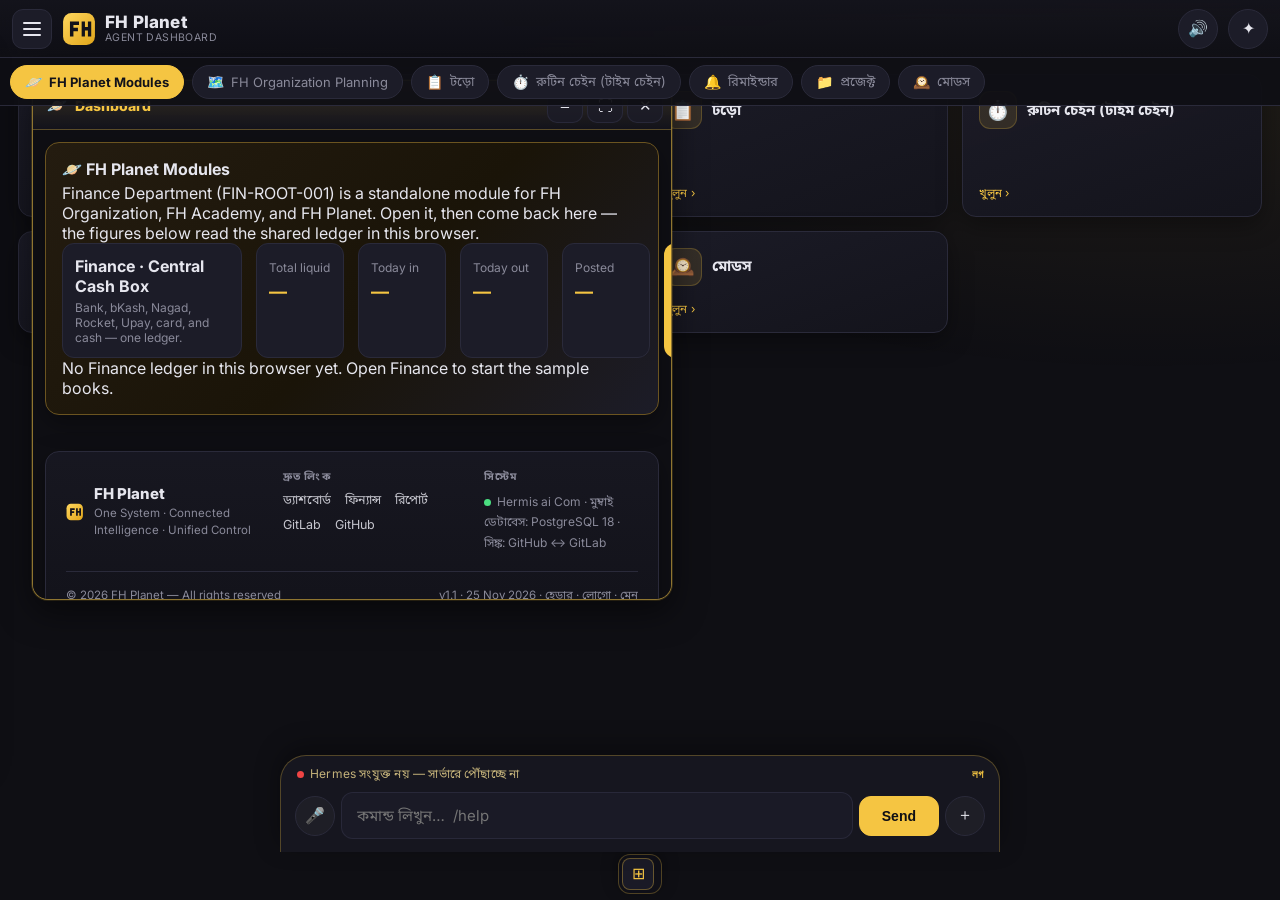
==== commit 86f7d6bf: "dashboard: one-line category strip with sub-category bar, tabbed content (keeps Hermes bridge)" ====
--- a/index.html
+++ b/index.html
@@ -401,6 +401,54 @@
   .fh-cmd-status .dot{ display:inline-block; width:7px; height:7px; border-radius:50%; margin-right:6px; background:#ef4444; vertical-align:middle; }
   .fh-cmd-status .dot.ok{ background:#4ade80; }
   @media (max-width:620px){ .appbar .iconbtn{ width:36px; height:36px; flex-basis:36px; } }
+
+  /* ===== one-line category strip + sub-category bar ===== */
+  :root{ --strip-h:48px; --subbar-h:42px; }
+  .cat-strip{
+    position:fixed; left:0; right:0; top:var(--hdr-h); height:var(--strip-h); z-index:4100;
+    display:flex; align-items:center; gap:8px; padding:0 10px;
+    background:rgba(15,15,21,.94); border-bottom:1px solid var(--border);
+    overflow-x:auto; overflow-y:hidden; white-space:nowrap;
+    -webkit-overflow-scrolling:touch; scrollbar-width:none;
+  }
+  .cat-strip::-webkit-scrollbar{ display:none; }
+  .cat-chip{
+    flex:0 0 auto; display:inline-flex; align-items:center; gap:7px;
+    height:34px; padding:0 14px; border-radius:999px;
+    border:1px solid var(--border); background:var(--panel2); color:var(--muted);
+    font-size:13px; font-family:inherit; cursor:pointer; transition:.15s ease;
+  }
+  .cat-chip .ci{ font-size:14px; }
+  .cat-chip:hover{ color:var(--text); border-color:rgba(245,197,66,.4); }
+  .cat-chip.active{
+    background:var(--amber); color:#12121a; border-color:var(--amber); font-weight:700;
+  }
+  .sub-bar{
+    position:fixed; left:0; right:0; top:calc(var(--hdr-h) + var(--strip-h)); height:var(--subbar-h);
+    z-index:4090; display:none; align-items:center; gap:7px; padding:0 12px;
+    background:rgba(18,18,26,.96); border-bottom:1px solid var(--border);
+    overflow-x:auto; white-space:nowrap; scrollbar-width:none;
+  }
+  .sub-bar::-webkit-scrollbar{ display:none; }
+  .sub-bar.is-open{ display:flex; }
+  .sub-chip{
+    flex:0 0 auto; height:29px; padding:0 12px; border-radius:999px;
+    border:1px solid var(--border); background:transparent; color:var(--muted);
+    font-size:12px; font-family:inherit; cursor:pointer;
+  }
+  .sub-chip:hover{ color:var(--text); }
+  .sub-chip.active{ background:rgba(245,197,66,.16); color:var(--amber); border-color:rgba(245,197,66,.45); }
+
+  /* content (the adopted window) sits right below the bars */
+  body.strip-on .main{ padding-top:calc(var(--hdr-h) + var(--strip-h) + 12px); }
+  body.strip-on .fh-win.is-max{
+    top:calc(var(--hdr-h) + var(--strip-h) + (var(--subbar-h) + 4px)) !important;
+  }
+  body.strip-on.has-subs .fh-win.is-max{ top:calc(var(--hdr-h) + var(--strip-h) + var(--subbar-h) + 4px) !important; }
+  body.hdr-hidden .cat-strip{ transform:translateY(calc(-1 * var(--hdr-h))); }
+  body.hdr-hidden .sub-bar{ transform:translateY(calc(-1 * var(--hdr-h))); }
+  .cat-strip, .sub-bar{ transition:transform .24s ease; }
+  @media (max-width:620px){ :root{ --strip-h:44px; --subbar-h:38px; } .cat-chip{ height:31px; font-size:12px; padding:0 12px; } }
 </style>
 <link rel="preconnect" href="https://fonts.googleapis.com">
 <link rel="preconnect" href="https://fonts.gstatic.com" crossorigin>
@@ -1244,10 +1292,19 @@
     return b;
   }
 
+  var statusHTML = '';
   function setStatus(ok, text) {
     var el = document.getElementById('fh-cmd-status');
     if (!el) return;
-    el.innerHTML = '<span class="dot' + (ok ? ' ok' : '') + '"></span>' + text;
+    statusHTML = '<span class="dot' + (ok ? ' ok' : '') + '"></span>' + text;
+    el.innerHTML = statusHTML;
+  }
+  function guardStatus() {
+    var el = document.getElementById('fh-cmd-status');
+    if (!el) return;
+    new MutationObserver(function () {
+      if (statusHTML && el.innerHTML !== statusHTML) el.innerHTML = statusHTML;
+    }).observe(el, { childList: true, characterData: true, subtree: true });
   }
 
   function status() {
@@ -1354,6 +1411,7 @@
       } else if (window.speechSynthesis) { window.speechSynthesis.cancel(); }
     });
 
+    guardStatus();
     setInterval(function () { if (panel().classList.contains('is-open')) poll(); else status(); }, 5000);
     status();
   }
@@ -1362,5 +1420,118 @@
   else setTimeout(wire, 400);
 })();
 </script>
+<script>
+(function () {
+  var main = document.getElementById('main');
+  if (!main || document.getElementById('catStrip')) return;
+
+  var sections = [].slice.call(main.querySelectorAll('section[id]'));
+  if (!sections.length) return;
+
+  var strip = document.createElement('div');
+  strip.className = 'cat-strip';
+  strip.id = 'catStrip';
+
+  var subbar = document.createElement('div');
+  subbar.className = 'sub-bar';
+  subbar.id = 'subBar';
+
+  function navId(id) { return id.replace(/^view-/, ''); }
+  function titleOf(sec) {
+    var h = sec.querySelector('h2');
+    if (!h) return navId(sec.id);
+    return h.textContent.trim();
+  }
+  function splitTitle(t) {
+    var m = t.match(/^[\p{Extended_Pictographic}\uFE0F\u200D]+/u);
+    var icon = m ? m[0] : '•';
+    var label = t.replace(/^[\p{Extended_Pictographic}\uFE0F\u200D\s]+/u, '').trim();
+    return { icon: icon, label: label };
+  }
+  function subControls(sec) {
+    return [].slice.call(sec.querySelectorAll('[data-filter], .modebar button, [data-sub]'));
+  }
+
+  var active = null;
+
+  function buildSubs(sec) {
+    subbar.innerHTML = '';
+    var controls = subControls(sec);
+    if (!controls.length) { subbar.classList.remove('is-open'); document.body.classList.remove('has-subs'); return; }
+    controls.forEach(function (ctrl) {
+      var b = document.createElement('button');
+      b.type = 'button';
+      b.className = 'sub-chip' + (ctrl.classList.contains('active') ? ' active' : '');
+      b.textContent = ctrl.textContent.trim();
+      b.addEventListener('click', function () {
+        [].forEach.call(subbar.children, function (c) { c.classList.remove('active'); });
+        b.classList.add('active');
+        ctrl.click();
+      });
+      subbar.appendChild(b);
+    });
+    subbar.classList.add('is-open');
+    document.body.classList.add('has-subs');
+  }
+
+  function showOnly(sec) {
+    var parent = sec.parentElement;
+    if (!parent) return;
+    var sibs = [].slice.call(parent.children).filter(function (e) { return e.tagName === 'SECTION'; });
+    if (sibs.length < 2) return;
+    sibs.forEach(function (e) { e.style.display = (e === sec) ? '' : 'none'; });
+    parent.scrollTop = 0;
+  }
+
+  function activate(sec, chip) {
+    if (!sec) return;
+    active = sec;
+    [].forEach.call(strip.children, function (c) { c.classList.remove('active'); });
+    chip.classList.add('active');
+    chip.scrollIntoView({ inline: 'center', block: 'nearest' });
+
+    buildSubs(sec);
+
+    var id = navId(sec.id);
+    var host = sec.parentElement;
+    var ownWindow = host && /^fh-win-(todo|planning|finance)-body$/.test(host.id || '');
+
+    if (ownWindow) {
+      if (window.FHPlanetNav && typeof window.FHPlanetNav.open === 'function') {
+        try { window.FHPlanetNav.open(id); } catch (e) {}
+      }
+      if (window.FHPlanetShell && typeof window.FHPlanetShell.maximize === 'function') {
+        try { window.FHPlanetShell.maximize(id); } catch (e) {}
+      }
+    } else {
+      showOnly(sec);
+    }
+  }
+
+  sections.forEach(function (sec) {
+    var parts = splitTitle(titleOf(sec));
+    var chip = document.createElement('button');
+    chip.type = 'button';
+    chip.className = 'cat-chip';
+    chip.setAttribute('data-cat', navId(sec.id));
+    chip.innerHTML = '<span class="ci">' + parts.icon + '</span><span>' + parts.label + '</span>';
+    chip.addEventListener('click', function () { activate(sec, chip); });
+    strip.appendChild(chip);
+  });
+
+  document.body.appendChild(strip);
+  document.body.appendChild(subbar);
+  document.body.classList.add('strip-on');
+
+  // open the first category so the page is never empty
+  function firstPaint() {
+    if (!strip.firstChild) return;
+    strip.firstChild.click();
+    if (sections[0]) showOnly(sections[0]);
+  }
+  setTimeout(firstPaint, 350);
+  setTimeout(firstPaint, 1300);
+})();
+</script>
 </body>
 </html>
